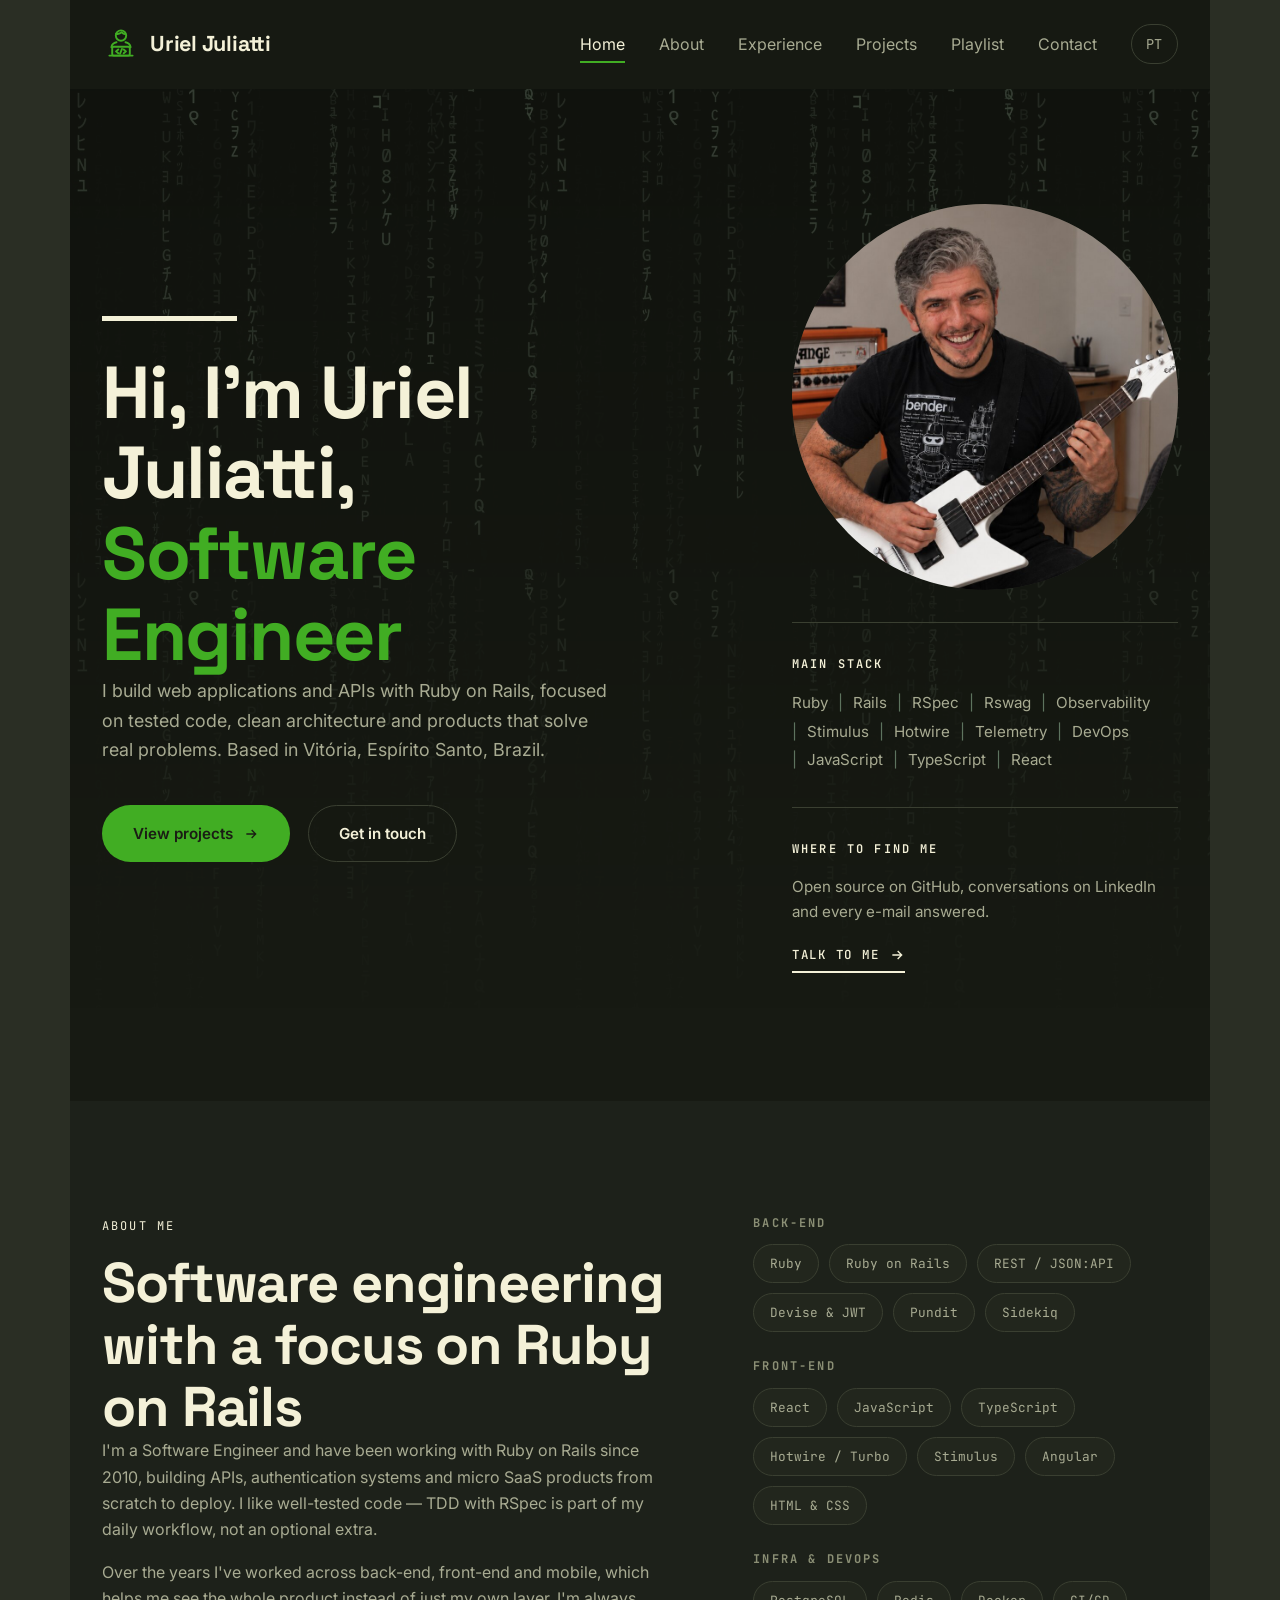
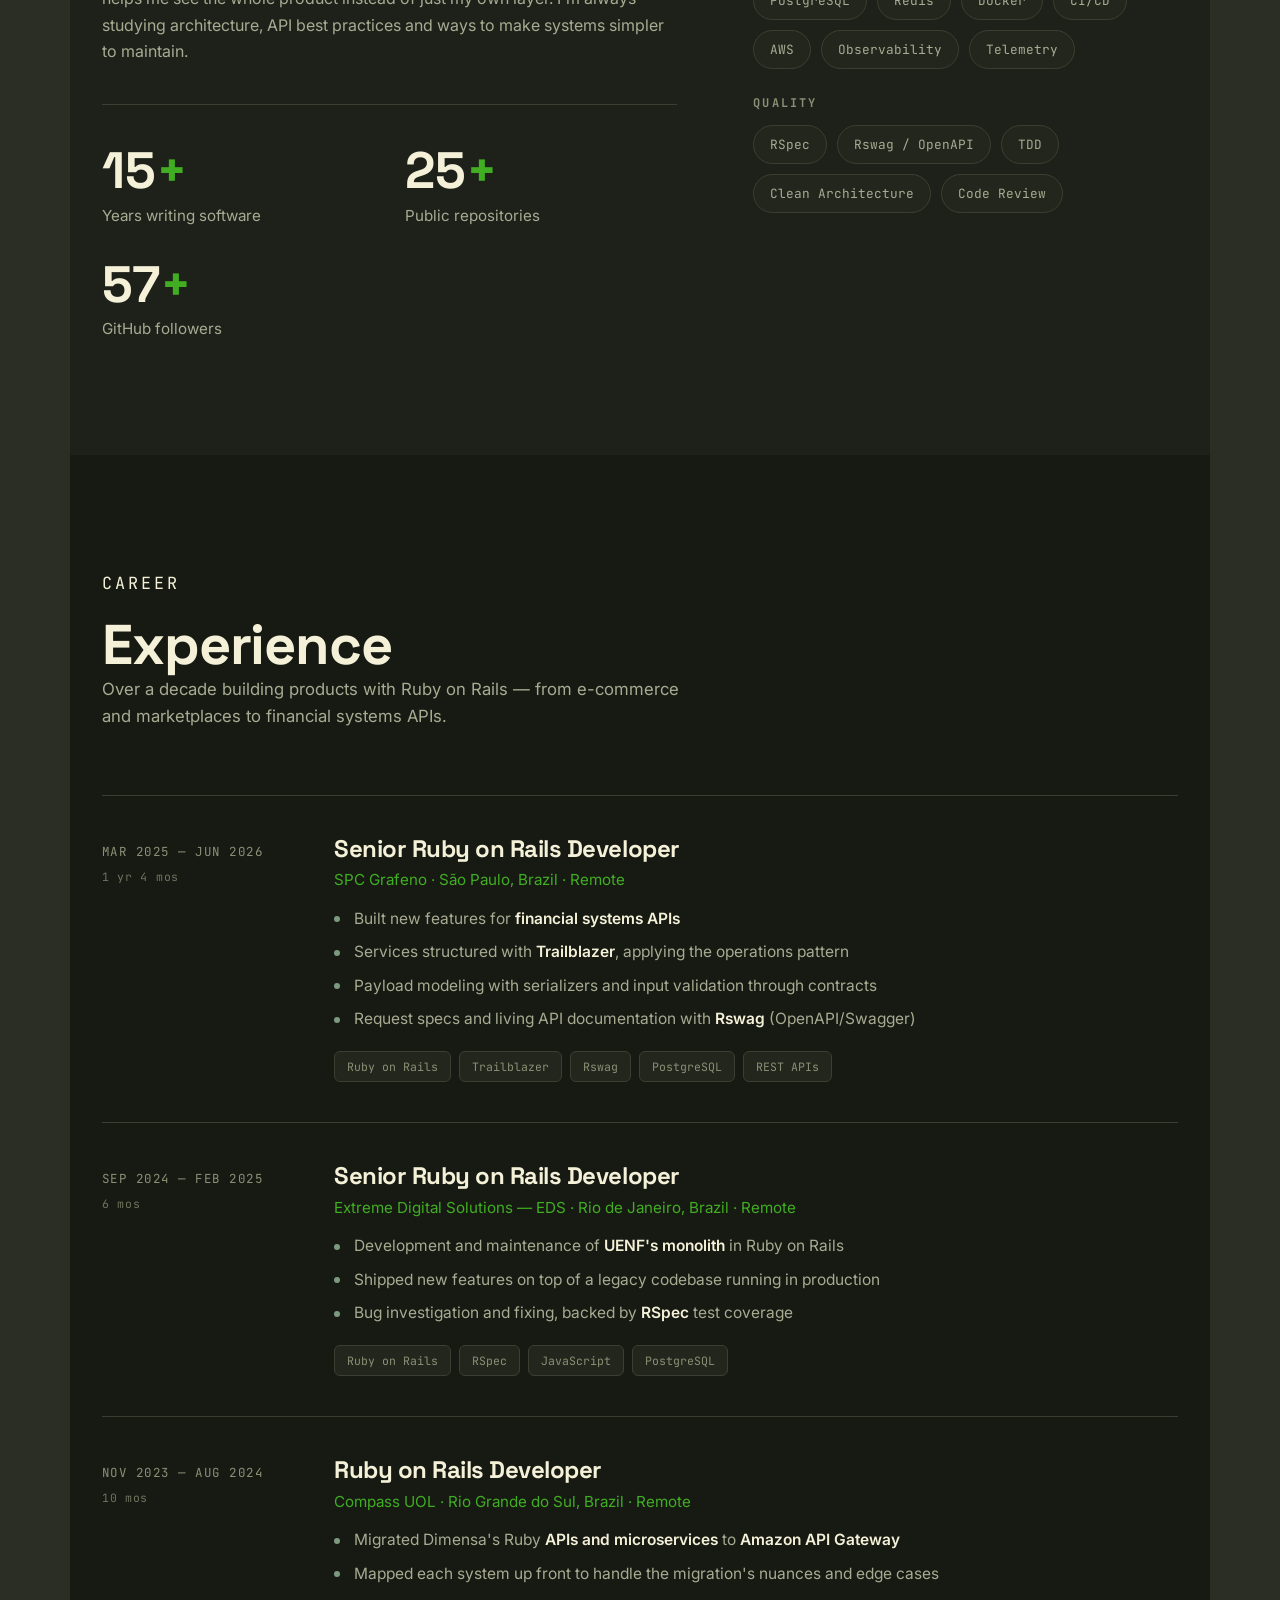
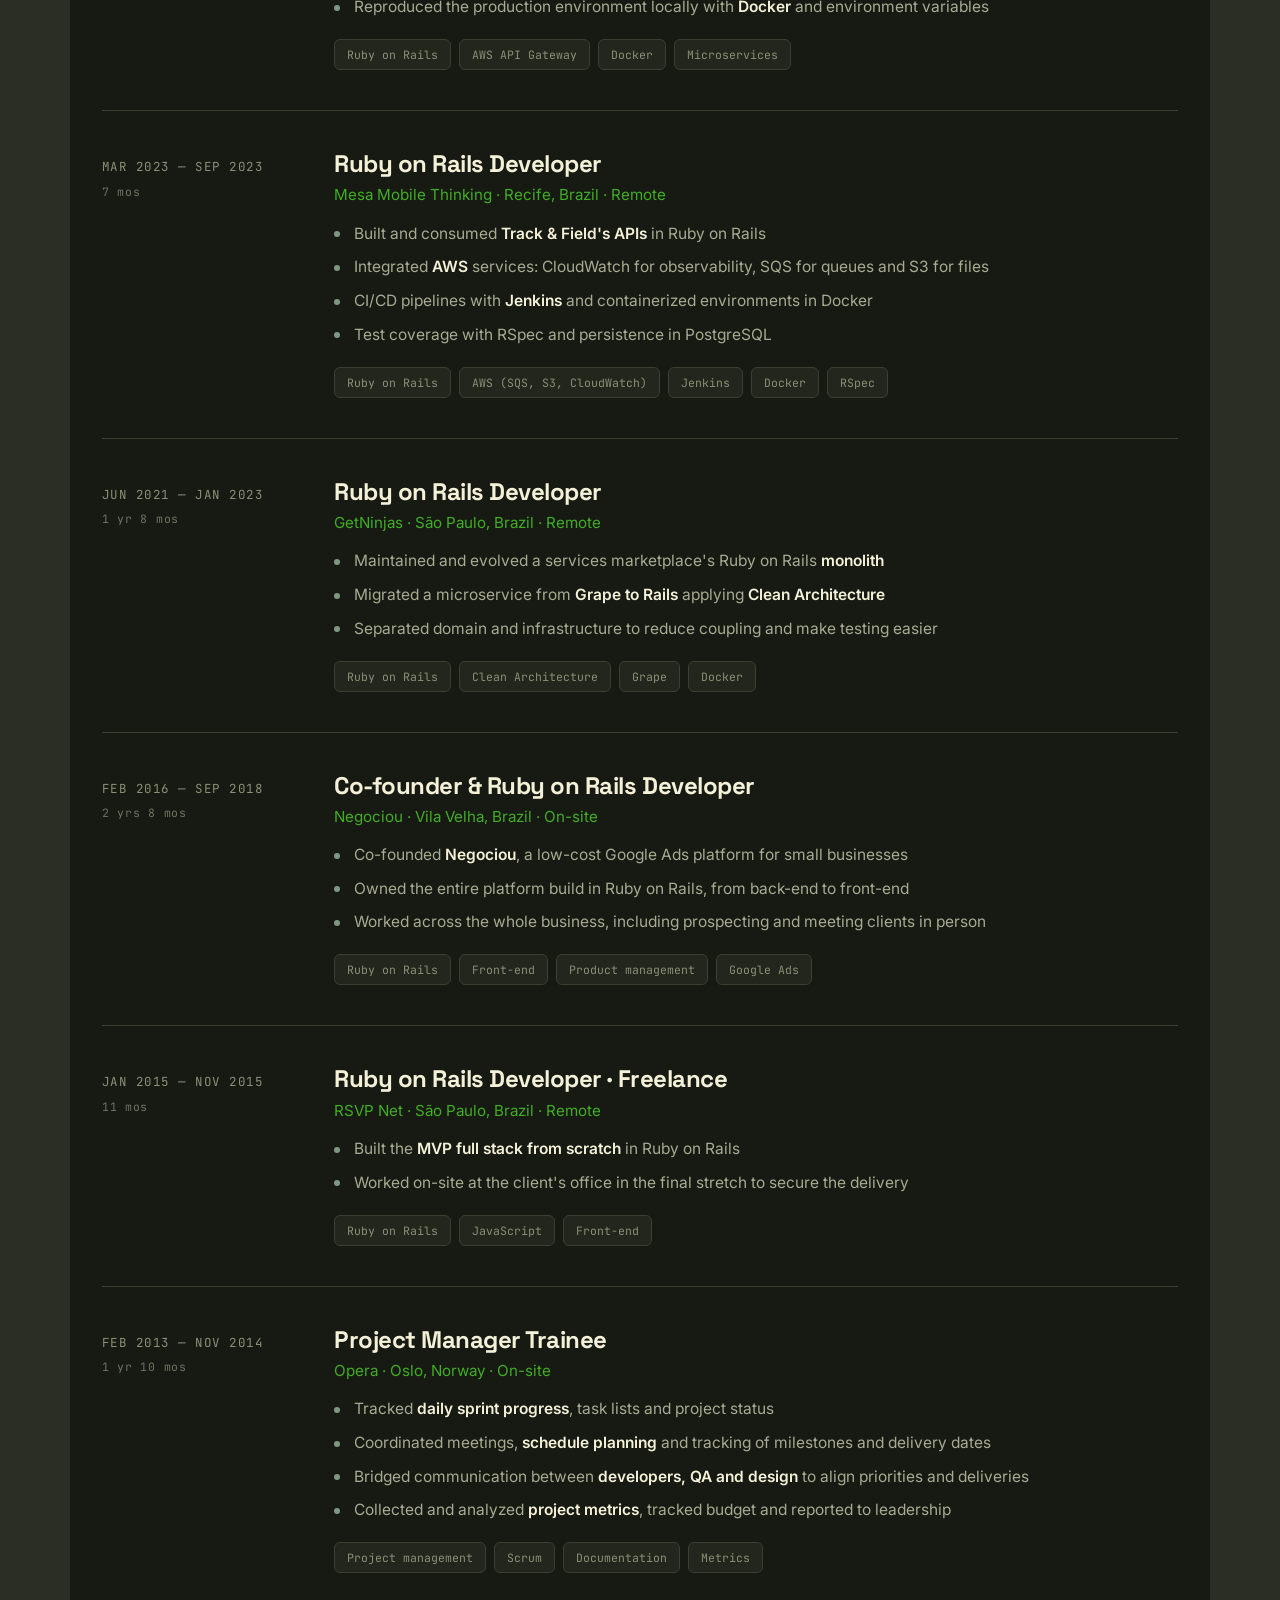
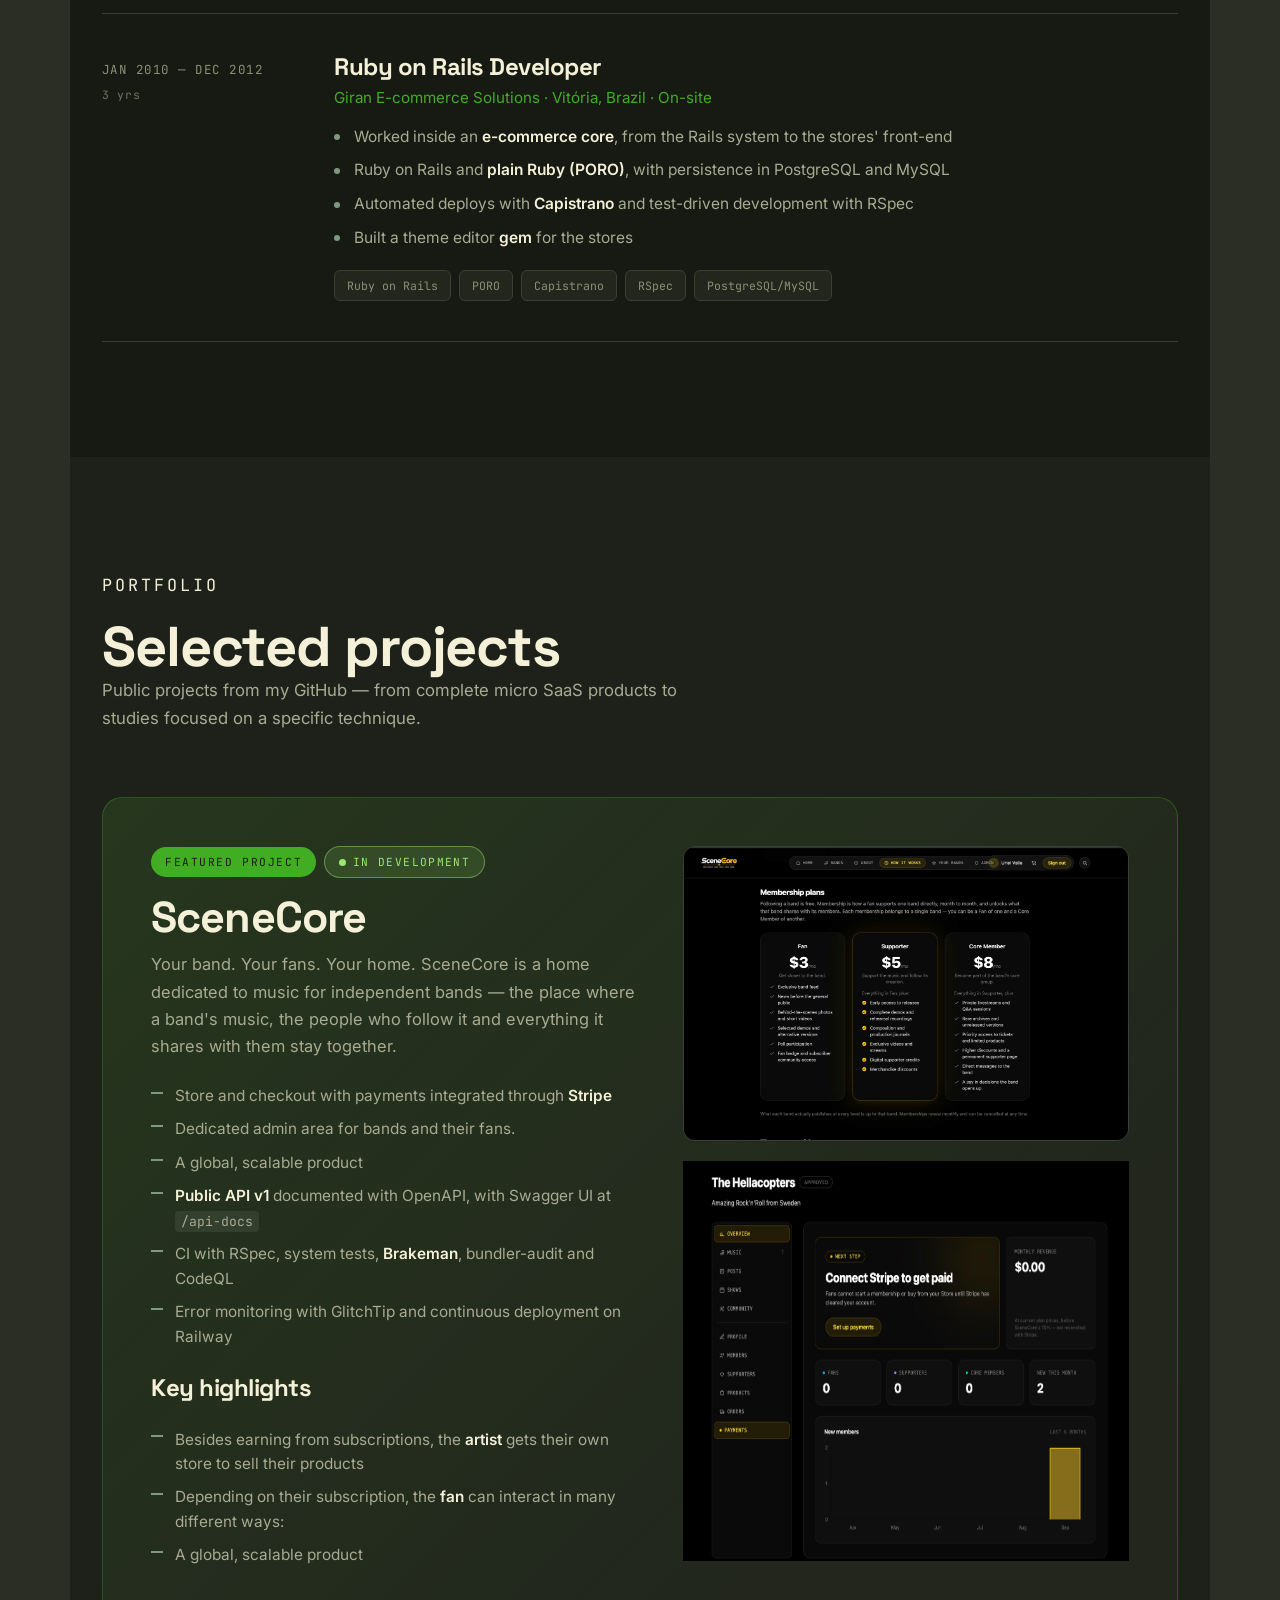
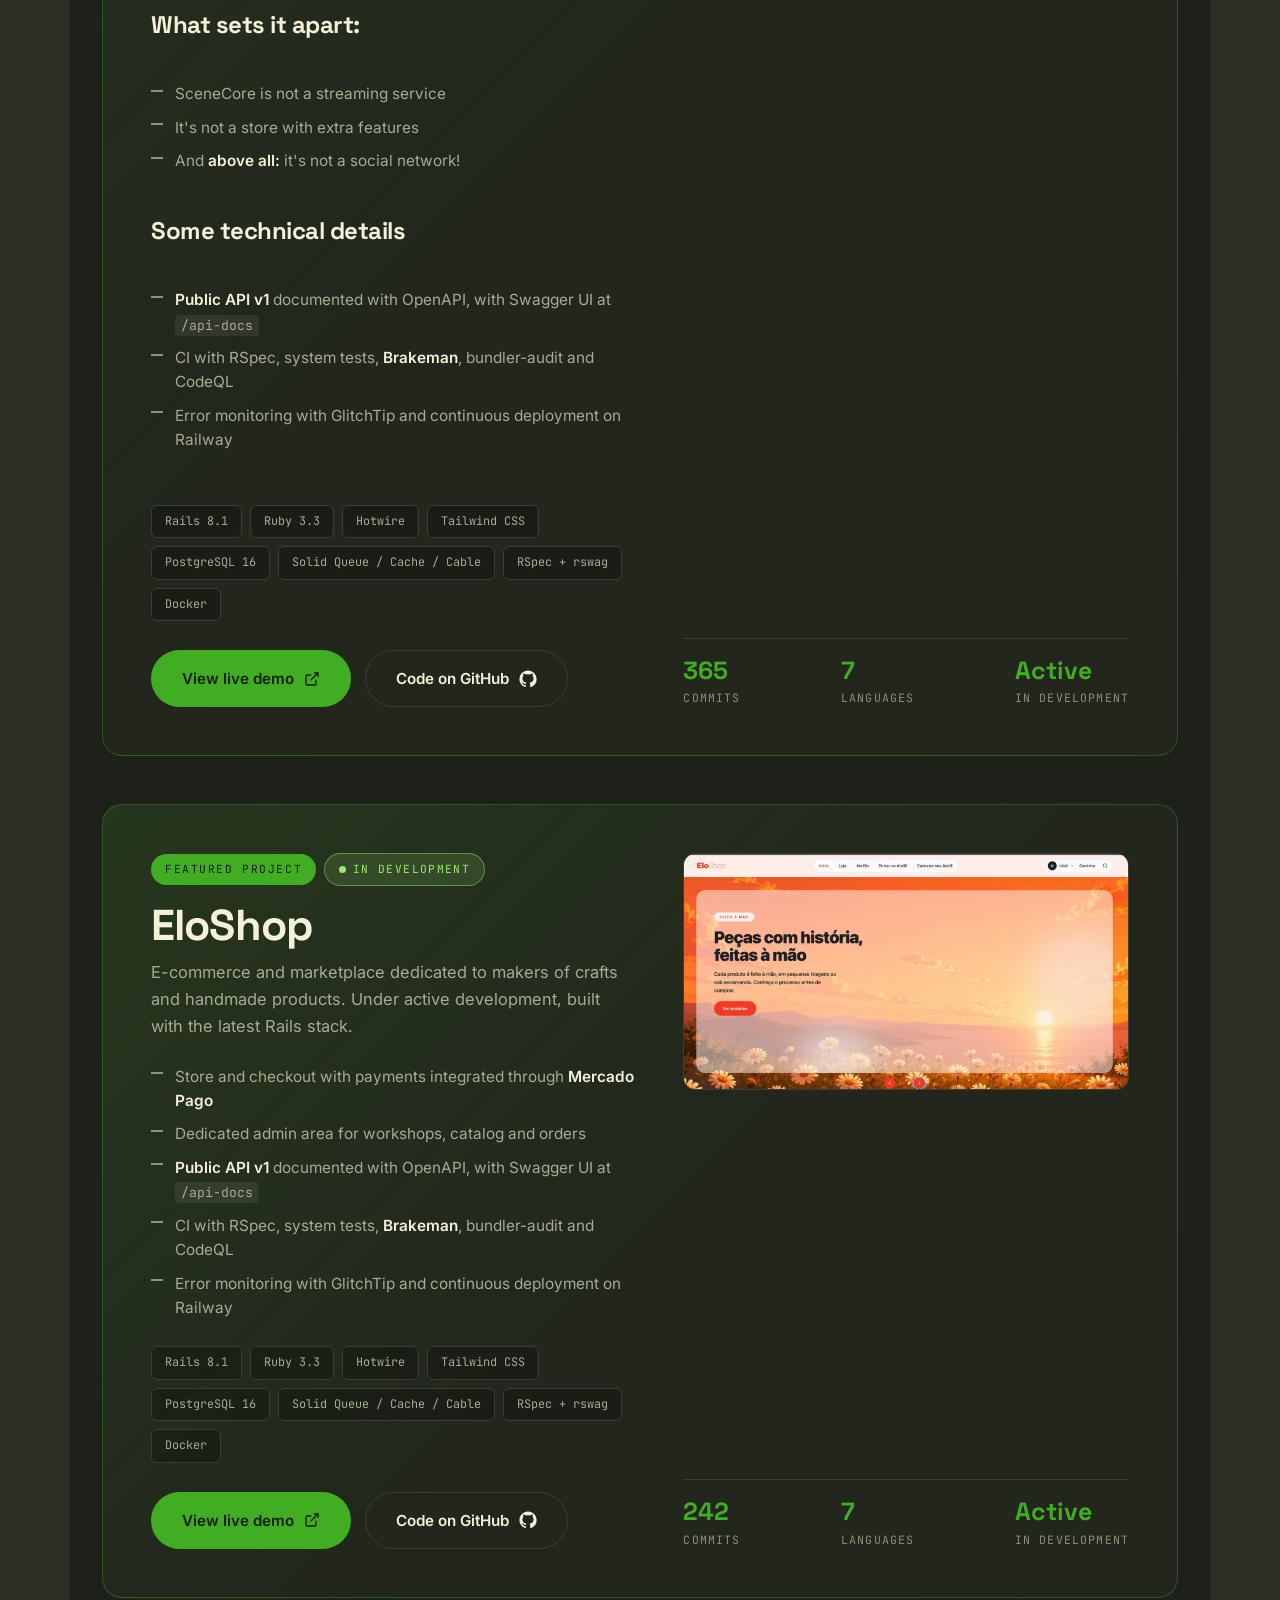
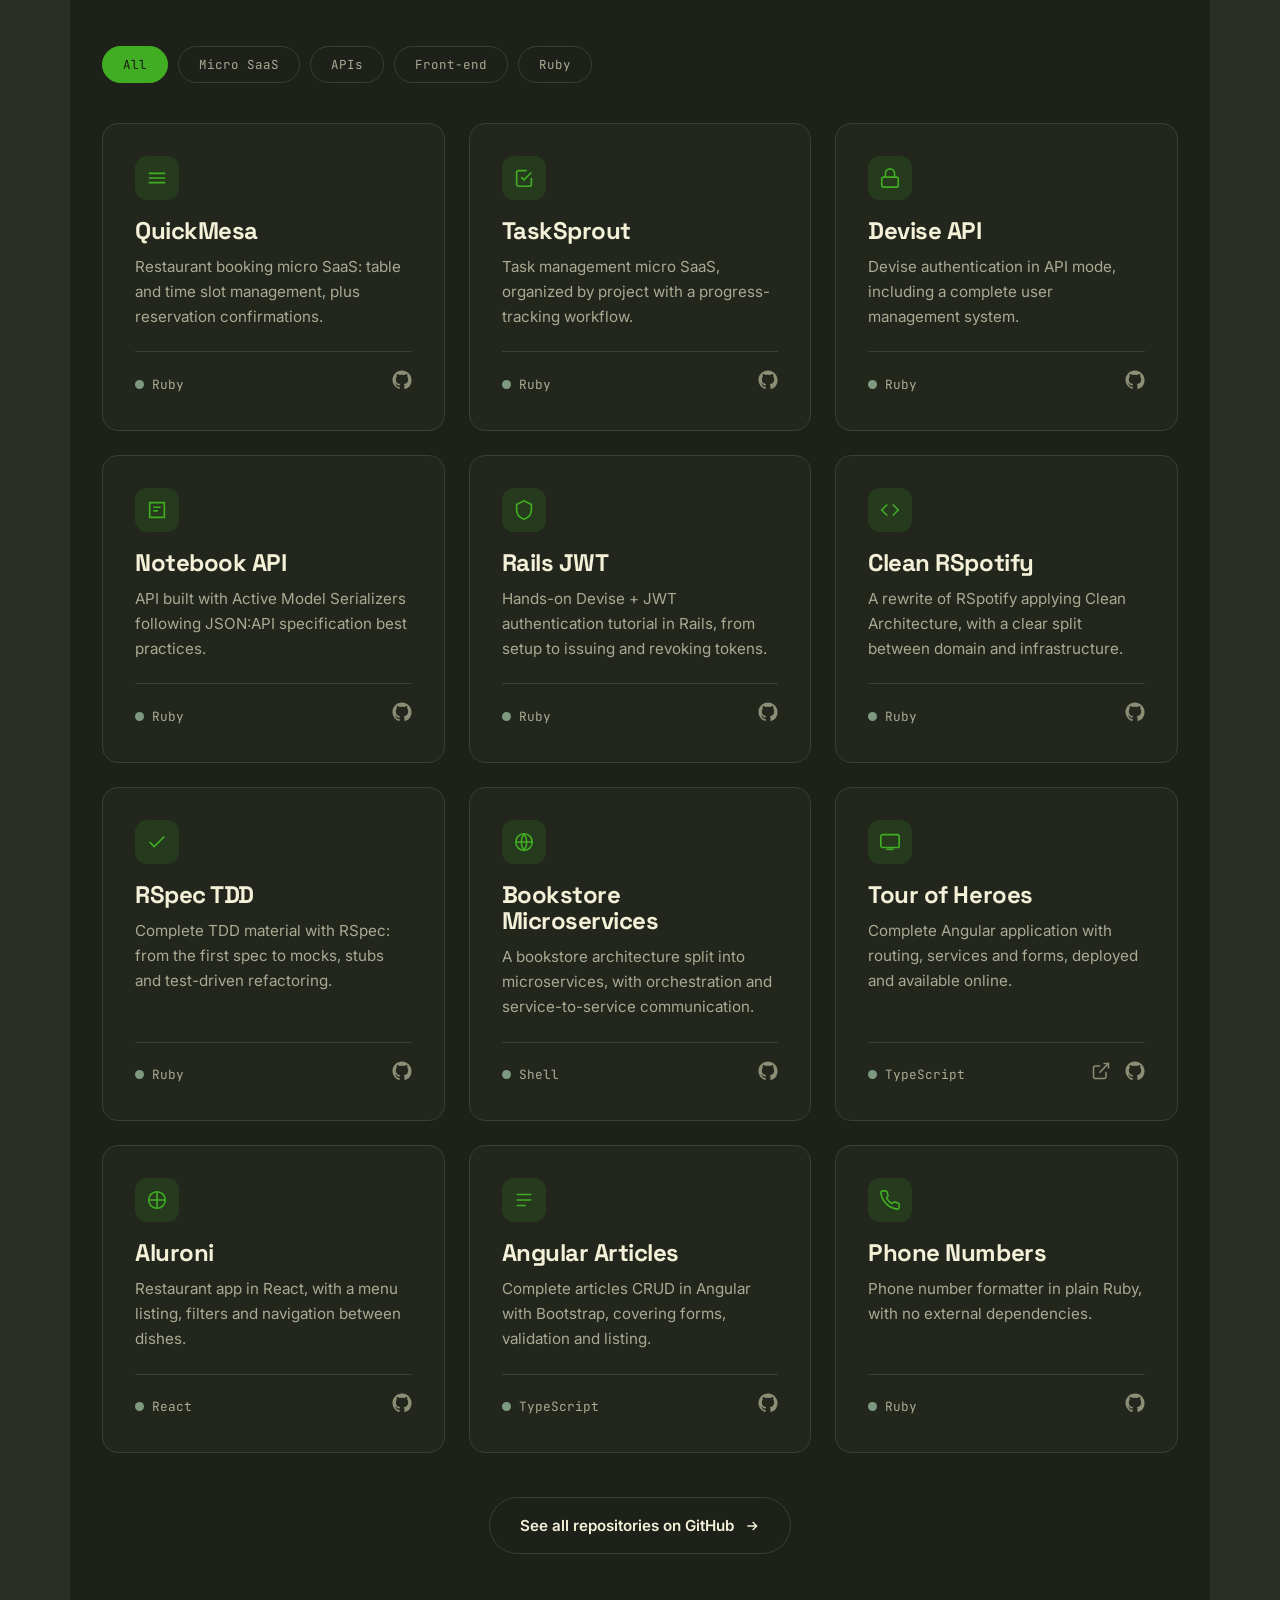
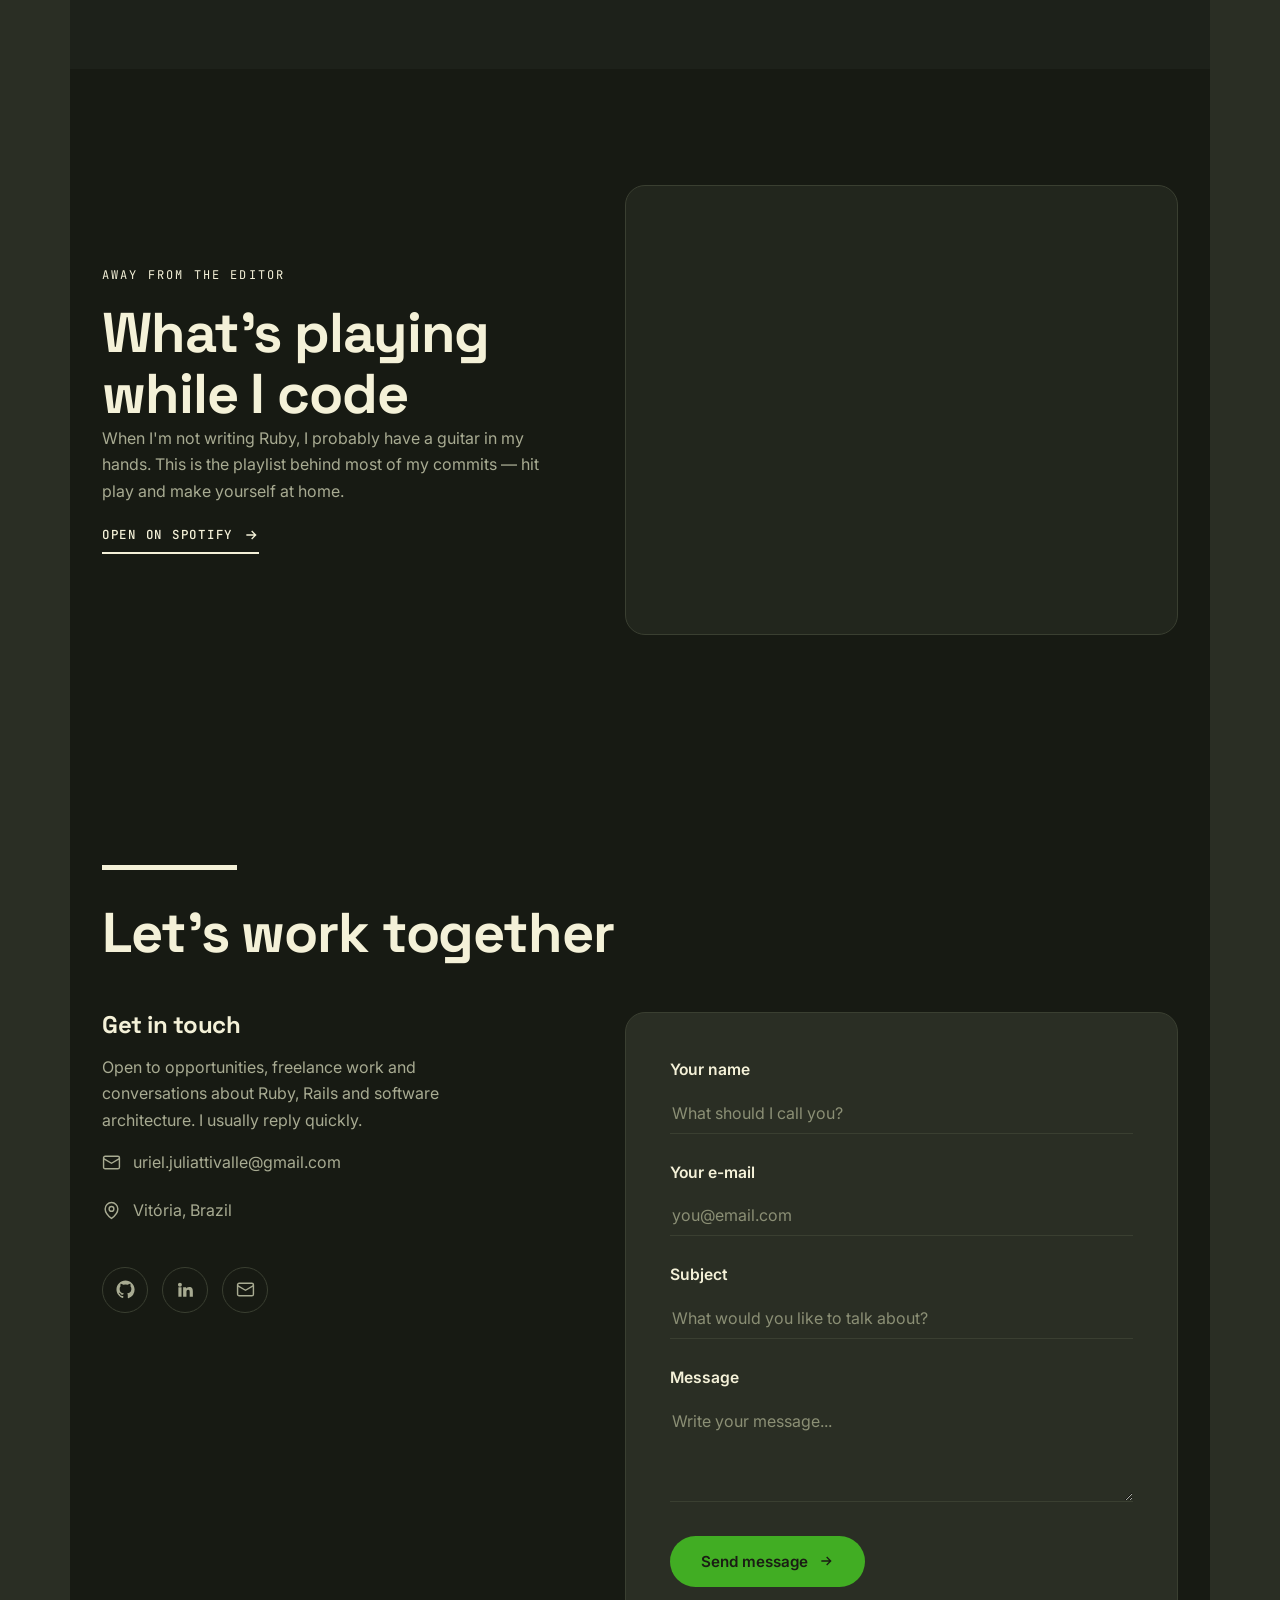
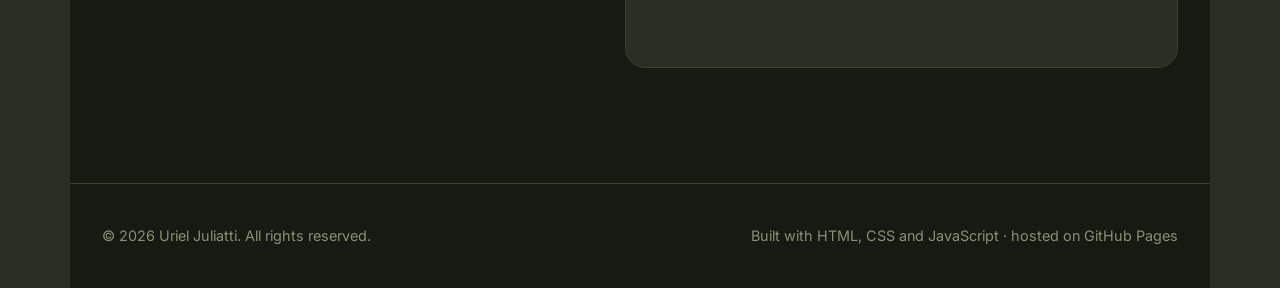
==== en/index.html @ 5b54e2c0 "Adiciona a versão em inglês do portfólio Cria en/index.html com a tradução completa, seletor de idio" ====
<!DOCTYPE html>
<html lang="en">
<head>
<meta charset="utf-8">
<meta name="viewport" content="width=device-width, initial-scale=1">
<title>Uriel Juliatti — Software Engineer</title>
<meta name="description" content="Uriel Juliatti — Software Engineer specializing in Ruby on Rails, APIs and web products. Portfolio, projects and contact.">
<meta name="author" content="Uriel Juliatti">
<link rel="canonical" href="https://urieljuliatti85.github.io/en/">
<link rel="alternate" hreflang="pt-BR" href="https://urieljuliatti85.github.io/">
<link rel="alternate" hreflang="en" href="https://urieljuliatti85.github.io/en/">
<link rel="alternate" hreflang="x-default" href="https://urieljuliatti85.github.io/">

<meta property="og:type" content="website">
<meta property="og:locale" content="en_US">
<meta property="og:title" content="Uriel Juliatti — Software Engineer">
<meta property="og:description" content="Software Engineer specializing in Ruby on Rails, APIs and web products.">
<meta property="og:image" content="https://urieljuliatti85.github.io/assets/img/avatar.jpg">
<meta name="twitter:card" content="summary_large_image">
<meta name="theme-color" content="#171a13">

<link rel="icon" href="data:image/svg+xml,<svg xmlns='http://www.w3.org/2000/svg' viewBox='0 0 100 100'><text y='.9em' font-size='90'>&#128187;</text></svg>">

<link rel="preconnect" href="https://fonts.googleapis.com">
<link rel="preconnect" href="https://fonts.gstatic.com" crossorigin>
<link href="https://fonts.googleapis.com/css2?family=Space+Grotesk:wght@500;700&family=Inter:wght@400;500;600&family=JetBrains+Mono:wght@400;500&display=swap" rel="stylesheet">
<link rel="stylesheet" href="../assets/css/style.css">
</head>
<body>

<div class="shell">

  <header class="site-header" id="header">
    <div class="wrap site-header__inner">
      <a class="brand" href="#top">
        <span class="brand__mark" aria-hidden="true">
          <svg viewBox="0 0 44 40" fill="none" stroke="currentColor" stroke-width="2.4"
               stroke-linecap="round" stroke-linejoin="round">
            <!-- head -->
            <circle cx="22" cy="9.5" r="6.5"/>
            <path d="M15.8 7.2c2.2.5 5.4-.2 7-2 1.1 1.5 2.3 2.2 3.5 2.2"/>
            <!-- shoulders -->
            <path d="M10 24c.6-3.4 3-5.6 6.4-6.2M34 24c-.6-3.4-3-5.6-6.4-6.2"/>
            <!-- laptop -->
            <rect x="11" y="23.5" width="22" height="11" rx="1.8"/>
            <path d="M7.5 34.5h29"/>
            <!-- code on screen -->
            <path d="M18.6 26.8l-2.8 2.4 2.8 2.4"/>
            <path d="M25.4 26.8l2.8 2.4-2.8 2.4"/>
            <path d="M23.2 26.2l-2.4 6"/>
          </svg>
        </span>
        Uriel Juliatti
      </a>

      <nav class="nav" id="nav">
        <a href="#top">Home</a>
        <a href="#about">About</a>
        <a href="#experience">Experience</a>
        <a href="#projects-section">Projects</a>
        <a href="#playlist">Playlist</a>
        <a href="#contact">Contact</a>
        <a class="nav__lang" href="../index.html" hreflang="pt-BR" lang="pt-BR" aria-label="Ler em português">PT</a>
      </nav>

      <button class="nav-toggle" id="navToggle" aria-label="Open menu" aria-expanded="false" aria-controls="nav">
        <span></span><span></span><span></span>
      </button>
    </div>
  </header>

  <!-- ============================== HERO ============================== -->
  <main id="top">
    <section class="hero">
      <div class="wrap hero__grid">
        <div>
          <hr class="rule">
          <h1>Hi, I'm Uriel Juliatti,<br><span class="accent">Software Engineer</span></h1>
          <p class="hero__lead">
            I build web applications and APIs with Ruby on Rails, focused on tested
            code, clean architecture and products that solve real problems.
            Based in Vitória, Espírito Santo, Brazil.
          </p>
          <div class="hero__actions">
            <a class="btn btn--primary" href="#projects-section">
              View projects
              <svg width="16" height="16" viewBox="0 0 24 24" fill="none" stroke="currentColor" stroke-width="2" aria-hidden="true"><path d="M5 12h14M13 6l6 6-6 6"/></svg>
            </a>
            <a class="btn btn--ghost" href="#contact">Get in touch</a>
          </div>
        </div>

        <aside class="hero__aside">
          <div class="avatar">
            <img src="../assets/img/avatar.jpg"
                 alt="Uriel Juliatti smiling while playing guitar" width="900" height="900">
          </div>
          <div>
            <p class="aside-label">Main stack</p>
            <ul class="stack-list">
              <li>Ruby</li>
              <li>Rails</li>
              <li>RSpec</li>
              <li>Rswag</li>
              <li>Observability</li>
              <li>Stimulus</li>
              <li>Hotwire</li>
              <li>Telemetry</li>
              <li>DevOps</li>
              <li>JavaScript</li>
              <li>TypeScript</li>
              <li>React</li>
            </ul>
          </div>
          <div>
            <p class="aside-label">Where to find me</p>
            <p>Open source on GitHub, conversations on LinkedIn and every e-mail answered.</p>
            <a class="link-arrow" href="#contact">
              Talk to me
              <svg width="16" height="16" viewBox="0 0 24 24" fill="none" stroke="currentColor" stroke-width="2" aria-hidden="true"><path d="M5 12h14M13 6l6 6-6 6"/></svg>
            </a>
          </div>
        </aside>
      </div>
    </section>

    <!-- ============================= ABOUT ============================ -->
    <section class="section section--alt" id="about">
      <div class="wrap">
        <div class="about__grid">
          <div class="reveal">
            <p class="eyebrow">About me</p>
            <h2>Software engineering with a focus on Ruby on Rails</h2>
            <p>
              I'm a Software Engineer and have been working with Ruby on Rails since
              2010, building APIs, authentication systems and micro SaaS products from
              scratch to deploy. I like well-tested code — TDD with RSpec is part of my
              daily workflow, not an optional extra.
            </p>
            <p>
              Over the years I've worked across back-end, front-end and mobile, which
              helps me see the whole product instead of just my own layer. I'm always
              studying architecture, API best practices and ways to make systems
              simpler to maintain.
            </p>

            <div class="stats">
              <div class="stat">
                <div class="stat__value">15<span>+</span></div>
                <p class="stat__label">Years writing software</p>
              </div>
              <div class="stat">
                <div class="stat__value" id="statRepos">25<span>+</span></div>
                <p class="stat__label">Public repositories</p>
              </div>
              <div class="stat">
                <div class="stat__value" id="statFollowers">57<span>+</span></div>
                <p class="stat__label">GitHub followers</p>
              </div>
            </div>
          </div>

          <div class="skills reveal">
            <div class="skill-group">
              <h3>Back-end</h3>
              <div class="chips">
                <span class="chip">Ruby</span>
                <span class="chip">Ruby on Rails</span>
                <span class="chip">REST / JSON:API</span>
                <span class="chip">Devise &amp; JWT</span>
                <span class="chip">Pundit</span>
                <span class="chip">Sidekiq</span>
              </div>
            </div>
            <div class="skill-group">
              <h3>Front-end</h3>
              <div class="chips">
                <span class="chip">React</span>
                <span class="chip">JavaScript</span>
                <span class="chip">TypeScript</span>
                <span class="chip">Hotwire / Turbo</span>
                <span class="chip">Stimulus</span>
                <span class="chip">Angular</span>
                <span class="chip">HTML &amp; CSS</span>
              </div>
            </div>
            <div class="skill-group">
              <h3>Infra &amp; DevOps</h3>
              <div class="chips">
                <span class="chip">PostgreSQL</span>
                <span class="chip">Redis</span>
                <span class="chip">Docker</span>
                <span class="chip">CI/CD</span>
                <span class="chip">AWS</span>
                <span class="chip">Observability</span>
                <span class="chip">Telemetry</span>
              </div>
            </div>
            <div class="skill-group">
              <h3>Quality</h3>
              <div class="chips">
                <span class="chip">RSpec</span>
                <span class="chip">Rswag / OpenAPI</span>
                <span class="chip">TDD</span>
                <span class="chip">Clean Architecture</span>
                <span class="chip">Code Review</span>
              </div>
            </div>
          </div>
        </div>
      </div>
    </section>

    <!-- =========================== EXPERIENCE ========================= -->
    <section class="section" id="experience">
      <div class="wrap">
        <div class="section__head reveal">
          <p class="eyebrow">Career</p>
          <h2>Experience</h2>
          <p>Over a decade building products with Ruby on Rails — from e-commerce and marketplaces to financial systems APIs.</p>
        </div>

        <div class="timeline">
          <article class="timeline__item reveal">
            <div class="timeline__period">
              Mar 2025 — Jun 2026
              <span class="timeline__duration">1 yr 4 mos</span>
            </div>
            <div>
              <h3 class="timeline__role">Senior Ruby on Rails Developer</h3>
              <span class="timeline__org">SPC Grafeno · São Paulo, Brazil · Remote</span>
              <ul class="timeline__points">
                <li>Built new features for <strong>financial systems APIs</strong></li>
                <li>Services structured with <strong>Trailblazer</strong>, applying the operations pattern</li>
                <li>Payload modeling with serializers and input validation through contracts</li>
                <li>Request specs and living API documentation with <strong>Rswag</strong> (OpenAPI/Swagger)</li>
              </ul>
              <div class="timeline__stack">
                <span class="tag">Ruby on Rails</span>
                <span class="tag">Trailblazer</span>
                <span class="tag">Rswag</span>
                <span class="tag">PostgreSQL</span>
                <span class="tag">REST APIs</span>
              </div>
            </div>
          </article>

          <article class="timeline__item reveal">
            <div class="timeline__period">
              Sep 2024 — Feb 2025
              <span class="timeline__duration">6 mos</span>
            </div>
            <div>
              <h3 class="timeline__role">Senior Ruby on Rails Developer</h3>
              <span class="timeline__org">Extreme Digital Solutions — EDS · Rio de Janeiro, Brazil · Remote</span>
              <ul class="timeline__points">
                <li>Development and maintenance of <strong>UENF's monolith</strong> in Ruby on Rails</li>
                <li>Shipped new features on top of a legacy codebase running in production</li>
                <li>Bug investigation and fixing, backed by <strong>RSpec</strong> test coverage</li>
              </ul>
              <div class="timeline__stack">
                <span class="tag">Ruby on Rails</span>
                <span class="tag">RSpec</span>
                <span class="tag">JavaScript</span>
                <span class="tag">PostgreSQL</span>
              </div>
            </div>
          </article>

          <article class="timeline__item reveal">
            <div class="timeline__period">
              Nov 2023 — Aug 2024
              <span class="timeline__duration">10 mos</span>
            </div>
            <div>
              <h3 class="timeline__role">Ruby on Rails Developer</h3>
              <span class="timeline__org">Compass UOL · Rio Grande do Sul, Brazil · Remote</span>
              <ul class="timeline__points">
                <li>Migrated Dimensa's Ruby <strong>APIs and microservices</strong> to <strong>Amazon API Gateway</strong></li>
                <li>Mapped each system up front to handle the migration's nuances and edge cases</li>
                <li>Reproduced the production environment locally with <strong>Docker</strong> and environment variables</li>
              </ul>
              <div class="timeline__stack">
                <span class="tag">Ruby on Rails</span>
                <span class="tag">AWS API Gateway</span>
                <span class="tag">Docker</span>
                <span class="tag">Microservices</span>
              </div>
            </div>
          </article>

          <article class="timeline__item reveal">
            <div class="timeline__period">
              Mar 2023 — Sep 2023
              <span class="timeline__duration">7 mos</span>
            </div>
            <div>
              <h3 class="timeline__role">Ruby on Rails Developer</h3>
              <span class="timeline__org">Mesa Mobile Thinking · Recife, Brazil · Remote</span>
              <ul class="timeline__points">
                <li>Built and consumed <strong>Track &amp; Field's APIs</strong> in Ruby on Rails</li>
                <li>Integrated <strong>AWS</strong> services: CloudWatch for observability, SQS for queues and S3 for files</li>
                <li>CI/CD pipelines with <strong>Jenkins</strong> and containerized environments in Docker</li>
                <li>Test coverage with RSpec and persistence in PostgreSQL</li>
              </ul>
              <div class="timeline__stack">
                <span class="tag">Ruby on Rails</span>
                <span class="tag">AWS (SQS, S3, CloudWatch)</span>
                <span class="tag">Jenkins</span>
                <span class="tag">Docker</span>
                <span class="tag">RSpec</span>
              </div>
            </div>
          </article>

          <article class="timeline__item reveal">
            <div class="timeline__period">
              Jun 2021 — Jan 2023
              <span class="timeline__duration">1 yr 8 mos</span>
            </div>
            <div>
              <h3 class="timeline__role">Ruby on Rails Developer</h3>
              <span class="timeline__org">GetNinjas · São Paulo, Brazil · Remote</span>
              <ul class="timeline__points">
                <li>Maintained and evolved a services marketplace's Ruby on Rails <strong>monolith</strong></li>
                <li>Migrated a microservice from <strong>Grape to Rails</strong> applying <strong>Clean Architecture</strong></li>
                <li>Separated domain and infrastructure to reduce coupling and make testing easier</li>
              </ul>
              <div class="timeline__stack">
                <span class="tag">Ruby on Rails</span>
                <span class="tag">Clean Architecture</span>
                <span class="tag">Grape</span>
                <span class="tag">Docker</span>
              </div>
            </div>
          </article>

          <article class="timeline__item reveal">
            <div class="timeline__period">
              Feb 2016 — Sep 2018
              <span class="timeline__duration">2 yrs 8 mos</span>
            </div>
            <div>
              <h3 class="timeline__role">Co-founder &amp; Ruby on Rails Developer</h3>
              <span class="timeline__org">Negociou · Vila Velha, Brazil · On-site</span>
              <ul class="timeline__points">
                <li>Co-founded <strong>Negociou</strong>, a low-cost Google Ads platform for small businesses</li>
                <li>Owned the entire platform build in Ruby on Rails, from back-end to front-end</li>
                <li>Worked across the whole business, including prospecting and meeting clients in person</li>
              </ul>
              <div class="timeline__stack">
                <span class="tag">Ruby on Rails</span>
                <span class="tag">Front-end</span>
                <span class="tag">Product management</span>
                <span class="tag">Google Ads</span>
              </div>
            </div>
          </article>

          <article class="timeline__item reveal">
            <div class="timeline__period">
              Jan 2015 — Nov 2015
              <span class="timeline__duration">11 mos</span>
            </div>
            <div>
              <h3 class="timeline__role">Ruby on Rails Developer · Freelance</h3>
              <span class="timeline__org">RSVP Net · São Paulo, Brazil · Remote</span>
              <ul class="timeline__points">
                <li>Built the <strong>MVP full stack from scratch</strong> in Ruby on Rails</li>
                <li>Worked on-site at the client's office in the final stretch to secure the delivery</li>
              </ul>
              <div class="timeline__stack">
                <span class="tag">Ruby on Rails</span>
                <span class="tag">JavaScript</span>
                <span class="tag">Front-end</span>
              </div>
            </div>
          </article>

          <article class="timeline__item reveal">
            <div class="timeline__period">
              Feb 2013 — Nov 2014
              <span class="timeline__duration">1 yr 10 mos</span>
            </div>
            <div>
              <h3 class="timeline__role">Project Manager Trainee</h3>
              <span class="timeline__org">Opera · Oslo, Norway · On-site</span>
              <ul class="timeline__points">
                <li>Tracked <strong>daily sprint progress</strong>, task lists and project status</li>
                <li>Coordinated meetings, <strong>schedule planning</strong> and tracking of milestones and delivery dates</li>
                <li>Bridged communication between <strong>developers, QA and design</strong> to align priorities and deliveries</li>
                <li>Collected and analyzed <strong>project metrics</strong>, tracked budget and reported to leadership</li>
              </ul>
              <div class="timeline__stack">
                <span class="tag">Project management</span>
                <span class="tag">Scrum</span>
                <span class="tag">Documentation</span>
                <span class="tag">Metrics</span>
              </div>
            </div>
          </article>

          <article class="timeline__item reveal">
            <div class="timeline__period">
              Jan 2010 — Dec 2012
              <span class="timeline__duration">3 yrs</span>
            </div>
            <div>
              <h3 class="timeline__role">Ruby on Rails Developer</h3>
              <span class="timeline__org">Giran E-commerce Solutions · Vitória, Brazil · On-site</span>
              <ul class="timeline__points">
                <li>Worked inside an <strong>e-commerce core</strong>, from the Rails system to the stores' front-end</li>
                <li>Ruby on Rails and <strong>plain Ruby (PORO)</strong>, with persistence in PostgreSQL and MySQL</li>
                <li>Automated deploys with <strong>Capistrano</strong> and test-driven development with RSpec</li>
                <li>Built a theme editor <strong>gem</strong> for the stores</li>
              </ul>
              <div class="timeline__stack">
                <span class="tag">Ruby on Rails</span>
                <span class="tag">PORO</span>
                <span class="tag">Capistrano</span>
                <span class="tag">RSpec</span>
                <span class="tag">PostgreSQL/MySQL</span>
              </div>
            </div>
          </article>
        </div>
      </div>
    </section>

    <!-- ============================ PROJECTS ========================== -->
    <section class="section section--alt" id="projects-section">
      <div class="wrap">
        <div class="section__head reveal">
          <p class="eyebrow">Portfolio</p>
          <h2>Selected projects</h2>
          <p>Public projects from my GitHub — from complete micro SaaS products to studies focused on a specific technique.</p>
        </div>

        <article class="featured reveal">
          <div class="featured__body">
            <div class="featured__badges">
              <span class="featured__badge">Featured project</span>
              <span class="featured__status">In development</span>
            </div>
            <h3 class="featured__title">SceneCore</h3>
            <p class="featured__lead">
             Your band. Your fans. Your home.
              SceneCore is a home dedicated to music for independent bands — the place where a band's music, the people who follow it and everything it shares with them stay together.

            </p>

            <ul class="featured__points">
              <li>Store and checkout with payments integrated through <strong>Stripe</strong></li>
              <li>Dedicated admin area for bands and their fans.</li>
              <li>A global, scalable product</li>
              <li><strong>Public API v1</strong> documented with OpenAPI, with Swagger UI at <code>/api-docs</code></li>
              <li>CI with RSpec, system tests, <strong>Brakeman</strong>, bundler-audit and CodeQL</li>
              <li>Error monitoring with GlitchTip and continuous deployment on Railway</li>
            </ul>
            <h3> Key highlights</h3> <br />
             <ul class="featured__points">
              <li>Besides earning from subscriptions, the <strong>artist</strong> gets their own store to sell their products</li>
              <li>Depending on their subscription, the <strong>fan</strong> can interact in many different ways:</li>
              <li>A global, scalable product</li>
              
              <br />
              <h3>What sets it apart:</h3> <br />
              <li>SceneCore is not a streaming service</li>
              <li>It's not a store with extra features</li>
              <li>And <strong>above all:</strong> it's not a social network!</li>

              <br />
              <h3>Some technical details</h3> <br />
              <li><strong>Public API v1</strong> documented with OpenAPI, with Swagger UI at <code>/api-docs</code></li>
              <li>CI with RSpec, system tests, <strong>Brakeman</strong>, bundler-audit and CodeQL</li>
              <li>Error monitoring with GlitchTip and continuous deployment on Railway</li>
            </ul>
             <br />
            


            <div class="featured__stack">
              <span class="tag">Rails 8.1</span>
              <span class="tag">Ruby 3.3</span>
              <span class="tag">Hotwire</span>
              <span class="tag">Tailwind CSS</span>
              <span class="tag">PostgreSQL 16</span>
              <span class="tag">Solid Queue / Cache / Cable</span>
              <span class="tag">RSpec + rswag</span>
              <span class="tag">Docker</span>
            </div>

            <div class="featured__actions">
              <a class="btn btn--primary" href="https://web-production-4c75.up.railway.app/how-it-works" target="_blank" rel="noopener">
                View live demo
                <svg width="16" height="16" viewBox="0 0 24 24" fill="none" stroke="currentColor" stroke-width="2" aria-hidden="true"><path d="M18 13v6a2 2 0 0 1-2 2H5a2 2 0 0 1-2-2V8a2 2 0 0 1 2-2h6"/><path d="M15 3h6v6M10 14L21 3"/></svg>
              </a>
              <a class="btn btn--ghost" href="https://github.com/urieljuliatti85/scenecore" target="_blank" rel="noopener">
                Code on GitHub
                <svg width="18" height="18" viewBox="0 0 24 24" fill="currentColor" aria-hidden="true"><path d="M12 .5C5.7.5.6 5.6.6 11.9c0 5 3.3 9.3 7.8 10.8.6.1.8-.2.8-.6v-2c-3.2.7-3.9-1.5-3.9-1.5-.5-1.3-1.3-1.7-1.3-1.7-1-.7.1-.7.1-.7 1.1.1 1.7 1.2 1.7 1.2 1 1.7 2.7 1.2 3.4.9.1-.7.4-1.2.7-1.5-2.6-.3-5.3-1.3-5.3-5.8 0-1.3.5-2.3 1.2-3.1-.1-.3-.5-1.5.1-3.1 0 0 1-.3 3.2 1.2a11 11 0 0 1 5.8 0c2.2-1.5 3.2-1.2 3.2-1.2.6 1.6.2 2.8.1 3.1.8.8 1.2 1.8 1.2 3.1 0 4.5-2.7 5.5-5.3 5.8.4.4.8 1.1.8 2.2v3.3c0 .4.2.7.8.6a11.4 11.4 0 0 0 7.8-10.8C23.4 5.6 18.3.5 12 .5z"/></svg>
              </a>
            </div>
          </div>

          <aside class="featured__side">
            <button class="featured__shot" type="button"
                    data-lightbox="../assets/img/scenecore.jpg"
                    aria-label="Enlarge the SceneCore home page image">
              <img src="../assets/img/scenecore.jpg"
                   alt="SceneCore home page, highlighting &quot;Plans for every way to get closer to the band&quot;"
                   width="1400" height="740" loading="lazy">
              <span class="featured__zoom" aria-hidden="true">
                <svg width="18" height="18" viewBox="0 0 24 24" fill="none" stroke="currentColor" stroke-width="2" stroke-linecap="round"><circle cx="11" cy="11" r="7"/><path d="M20 20l-3.5-3.5M11 8v6M8 11h6"/></svg>
              </span>
            </button>

              <img src="../assets/img/scenecore_2.jpg"
                   alt="SceneCore home page, highlighting &quot;Plans for every way to get closer to the band&quot;"
                   width="1400" height="400" loading="lazy">

            <div class="featured__meta">
              <div class="featured__stat">
                <span class="featured__stat-value">365</span>
                <span class="featured__stat-label">commits</span>
              </div>
              <div class="featured__stat">
                <span class="featured__stat-value">7</span>
                <span class="featured__stat-label">languages</span>
              </div>
              <div class="featured__stat">
                <span class="featured__stat-value">Active</span>
                <span class="featured__stat-label">in development</span>
              </div>
            </div>
          </aside>
        </article>
        <article class="featured reveal">
          <div class="featured__body">
            <div class="featured__badges">
              <span class="featured__badge">Featured project</span>
              <span class="featured__status">In development</span>
            </div>
            <h3 class="featured__title">EloShop</h3>
            <p class="featured__lead">
              E-commerce and marketplace dedicated to makers of crafts and
              handmade products. Under active development, built with the
              latest Rails stack.
            </p>

            <ul class="featured__points">
              <li>Store and checkout with payments integrated through <strong>Mercado Pago</strong></li>
              <li>Dedicated admin area for workshops, catalog and orders</li>
              <li><strong>Public API v1</strong> documented with OpenAPI, with Swagger UI at <code>/api-docs</code></li>
              <li>CI with RSpec, system tests, <strong>Brakeman</strong>, bundler-audit and CodeQL</li>
              <li>Error monitoring with GlitchTip and continuous deployment on Railway</li>
            </ul>

            <div class="featured__stack">
              <span class="tag">Rails 8.1</span>
              <span class="tag">Ruby 3.3</span>
              <span class="tag">Hotwire</span>
              <span class="tag">Tailwind CSS</span>
              <span class="tag">PostgreSQL 16</span>
              <span class="tag">Solid Queue / Cache / Cable</span>
              <span class="tag">RSpec + rswag</span>
              <span class="tag">Docker</span>
            </div>

            <div class="featured__actions">
              <a class="btn btn--primary" href="https://eloshop-web-production.up.railway.app/" target="_blank" rel="noopener">
                View live demo
                <svg width="16" height="16" viewBox="0 0 24 24" fill="none" stroke="currentColor" stroke-width="2" aria-hidden="true"><path d="M18 13v6a2 2 0 0 1-2 2H5a2 2 0 0 1-2-2V8a2 2 0 0 1 2-2h6"/><path d="M15 3h6v6M10 14L21 3"/></svg>
              </a>
              <a class="btn btn--ghost" href="https://github.com/urieljuliatti85/eloshop" target="_blank" rel="noopener">
                Code on GitHub
                <svg width="18" height="18" viewBox="0 0 24 24" fill="currentColor" aria-hidden="true"><path d="M12 .5C5.7.5.6 5.6.6 11.9c0 5 3.3 9.3 7.8 10.8.6.1.8-.2.8-.6v-2c-3.2.7-3.9-1.5-3.9-1.5-.5-1.3-1.3-1.7-1.3-1.7-1-.7.1-.7.1-.7 1.1.1 1.7 1.2 1.7 1.2 1 1.7 2.7 1.2 3.4.9.1-.7.4-1.2.7-1.5-2.6-.3-5.3-1.3-5.3-5.8 0-1.3.5-2.3 1.2-3.1-.1-.3-.5-1.5.1-3.1 0 0 1-.3 3.2 1.2a11 11 0 0 1 5.8 0c2.2-1.5 3.2-1.2 3.2-1.2.6 1.6.2 2.8.1 3.1.8.8 1.2 1.8 1.2 3.1 0 4.5-2.7 5.5-5.3 5.8.4.4.8 1.1.8 2.2v3.3c0 .4.2.7.8.6a11.4 11.4 0 0 0 7.8-10.8C23.4 5.6 18.3.5 12 .5z"/></svg>
              </a>
            </div>
          </div>

          <aside class="featured__side">
            <button class="featured__shot" type="button"
                    data-lightbox="../assets/img/eloshop.jpg"
                    aria-label="Enlarge the EloShop home page image">
              <img src="../assets/img/eloshop.jpg"
                   alt="EloShop home page, highlighting &quot;Handmade pieces with a story&quot;"
                   width="1400" height="740" loading="lazy">
              <span class="featured__zoom" aria-hidden="true">
                <svg width="18" height="18" viewBox="0 0 24 24" fill="none" stroke="currentColor" stroke-width="2" stroke-linecap="round"><circle cx="11" cy="11" r="7"/><path d="M20 20l-3.5-3.5M11 8v6M8 11h6"/></svg>
              </span>
            </button>

            <div class="featured__meta">
              <div class="featured__stat">
                <span class="featured__stat-value">242</span>
                <span class="featured__stat-label">commits</span>
              </div>
              <div class="featured__stat">
                <span class="featured__stat-value">7</span>
                <span class="featured__stat-label">languages</span>
              </div>
              <div class="featured__stat">
                <span class="featured__stat-value">Active</span>
                <span class="featured__stat-label">in development</span>
              </div>
            </div>
          </aside>
        </article>

        <div class="filters reveal" id="filters">
          <button class="filter is-active" data-filter="all">All</button>
          <button class="filter" data-filter="saas">Micro SaaS</button>
          <button class="filter" data-filter="api">APIs</button>
          <button class="filter" data-filter="front">Front-end</button>
          <button class="filter" data-filter="ruby">Ruby</button>
        </div>

        <div class="projects" id="projects">

          <article class="card reveal" data-tags="saas ruby">
            <div class="card__top">
              <div class="card__icon">
                <svg width="22" height="22" viewBox="0 0 24 24" fill="none" stroke="currentColor" stroke-width="1.8" aria-hidden="true"><path d="M3 7h18M3 12h18M3 17h18"/></svg>
              </div>
            </div>
            <h3>QuickMesa</h3>
            <p>Restaurant booking micro SaaS: table and time slot management, plus reservation confirmations.</p>
            <div class="card__foot">
              <span class="card__lang">Ruby</span>
              <span class="card__links">
                <a href="https://github.com/urieljuliatti/quickmesa" target="_blank" rel="noopener" aria-label="QuickMesa on GitHub">
                  <svg width="20" height="20" viewBox="0 0 24 24" fill="currentColor" aria-hidden="true"><path d="M12 .5C5.7.5.6 5.6.6 11.9c0 5 3.3 9.3 7.8 10.8.6.1.8-.2.8-.6v-2c-3.2.7-3.9-1.5-3.9-1.5-.5-1.3-1.3-1.7-1.3-1.7-1-.7.1-.7.1-.7 1.1.1 1.7 1.2 1.7 1.2 1 1.7 2.7 1.2 3.4.9.1-.7.4-1.2.7-1.5-2.6-.3-5.3-1.3-5.3-5.8 0-1.3.5-2.3 1.2-3.1-.1-.3-.5-1.5.1-3.1 0 0 1-.3 3.2 1.2a11 11 0 0 1 5.8 0c2.2-1.5 3.2-1.2 3.2-1.2.6 1.6.2 2.8.1 3.1.8.8 1.2 1.8 1.2 3.1 0 4.5-2.7 5.5-5.3 5.8.4.4.8 1.1.8 2.2v3.3c0 .4.2.7.8.6a11.4 11.4 0 0 0 7.8-10.8C23.4 5.6 18.3.5 12 .5z"/></svg>
                </a>
              </span>
            </div>
          </article>

          <article class="card reveal" data-tags="saas ruby">
            <div class="card__top">
              <div class="card__icon">
                <svg width="22" height="22" viewBox="0 0 24 24" fill="none" stroke="currentColor" stroke-width="1.8" aria-hidden="true"><path d="M9 11l3 3 8-8"/><path d="M20 12v7a2 2 0 0 1-2 2H6a2 2 0 0 1-2-2V6a2 2 0 0 1 2-2h9"/></svg>
              </div>
            </div>
            <h3>TaskSprout</h3>
            <p>Task management micro SaaS, organized by project with a progress-tracking workflow.</p>
            <div class="card__foot">
              <span class="card__lang">Ruby</span>
              <span class="card__links">
                <a href="https://github.com/urieljuliatti/tasksprout" target="_blank" rel="noopener" aria-label="TaskSprout on GitHub">
                  <svg width="20" height="20" viewBox="0 0 24 24" fill="currentColor" aria-hidden="true"><path d="M12 .5C5.7.5.6 5.6.6 11.9c0 5 3.3 9.3 7.8 10.8.6.1.8-.2.8-.6v-2c-3.2.7-3.9-1.5-3.9-1.5-.5-1.3-1.3-1.7-1.3-1.7-1-.7.1-.7.1-.7 1.1.1 1.7 1.2 1.7 1.2 1 1.7 2.7 1.2 3.4.9.1-.7.4-1.2.7-1.5-2.6-.3-5.3-1.3-5.3-5.8 0-1.3.5-2.3 1.2-3.1-.1-.3-.5-1.5.1-3.1 0 0 1-.3 3.2 1.2a11 11 0 0 1 5.8 0c2.2-1.5 3.2-1.2 3.2-1.2.6 1.6.2 2.8.1 3.1.8.8 1.2 1.8 1.2 3.1 0 4.5-2.7 5.5-5.3 5.8.4.4.8 1.1.8 2.2v3.3c0 .4.2.7.8.6a11.4 11.4 0 0 0 7.8-10.8C23.4 5.6 18.3.5 12 .5z"/></svg>
                </a>
              </span>
            </div>
          </article>

          <article class="card reveal" data-tags="api ruby">
            <div class="card__top">
              <div class="card__icon">
                <svg width="22" height="22" viewBox="0 0 24 24" fill="none" stroke="currentColor" stroke-width="1.8" aria-hidden="true"><rect x="3" y="11" width="18" height="11" rx="2"/><path d="M7 11V7a5 5 0 0 1 10 0v4"/></svg>
              </div>
            </div>
            <h3>Devise API</h3>
            <p>Devise authentication in API mode, including a complete user management system.</p>
            <div class="card__foot">
              <span class="card__lang">Ruby</span>
              <span class="card__links">
                <a href="https://github.com/urieljuliatti/devise_api" target="_blank" rel="noopener" aria-label="Devise API on GitHub">
                  <svg width="20" height="20" viewBox="0 0 24 24" fill="currentColor" aria-hidden="true"><path d="M12 .5C5.7.5.6 5.6.6 11.9c0 5 3.3 9.3 7.8 10.8.6.1.8-.2.8-.6v-2c-3.2.7-3.9-1.5-3.9-1.5-.5-1.3-1.3-1.7-1.3-1.7-1-.7.1-.7.1-.7 1.1.1 1.7 1.2 1.7 1.2 1 1.7 2.7 1.2 3.4.9.1-.7.4-1.2.7-1.5-2.6-.3-5.3-1.3-5.3-5.8 0-1.3.5-2.3 1.2-3.1-.1-.3-.5-1.5.1-3.1 0 0 1-.3 3.2 1.2a11 11 0 0 1 5.8 0c2.2-1.5 3.2-1.2 3.2-1.2.6 1.6.2 2.8.1 3.1.8.8 1.2 1.8 1.2 3.1 0 4.5-2.7 5.5-5.3 5.8.4.4.8 1.1.8 2.2v3.3c0 .4.2.7.8.6a11.4 11.4 0 0 0 7.8-10.8C23.4 5.6 18.3.5 12 .5z"/></svg>
                </a>
              </span>
            </div>
          </article>

          <article class="card reveal" data-tags="api ruby">
            <div class="card__top">
              <div class="card__icon">
                <svg width="22" height="22" viewBox="0 0 24 24" fill="none" stroke="currentColor" stroke-width="1.8" aria-hidden="true"><path d="M4 4h16v16H4z"/><path d="M8 9h8M8 13h5"/></svg>
              </div>
            </div>
            <h3>Notebook API</h3>
            <p>API built with Active Model Serializers following JSON:API specification best practices.</p>
            <div class="card__foot">
              <span class="card__lang">Ruby</span>
              <span class="card__links">
                <a href="https://github.com/urieljuliatti/notebook-api" target="_blank" rel="noopener" aria-label="Notebook API on GitHub">
                  <svg width="20" height="20" viewBox="0 0 24 24" fill="currentColor" aria-hidden="true"><path d="M12 .5C5.7.5.6 5.6.6 11.9c0 5 3.3 9.3 7.8 10.8.6.1.8-.2.8-.6v-2c-3.2.7-3.9-1.5-3.9-1.5-.5-1.3-1.3-1.7-1.3-1.7-1-.7.1-.7.1-.7 1.1.1 1.7 1.2 1.7 1.2 1 1.7 2.7 1.2 3.4.9.1-.7.4-1.2.7-1.5-2.6-.3-5.3-1.3-5.3-5.8 0-1.3.5-2.3 1.2-3.1-.1-.3-.5-1.5.1-3.1 0 0 1-.3 3.2 1.2a11 11 0 0 1 5.8 0c2.2-1.5 3.2-1.2 3.2-1.2.6 1.6.2 2.8.1 3.1.8.8 1.2 1.8 1.2 3.1 0 4.5-2.7 5.5-5.3 5.8.4.4.8 1.1.8 2.2v3.3c0 .4.2.7.8.6a11.4 11.4 0 0 0 7.8-10.8C23.4 5.6 18.3.5 12 .5z"/></svg>
                </a>
              </span>
            </div>
          </article>

          <article class="card reveal" data-tags="api ruby">
            <div class="card__top">
              <div class="card__icon">
                <svg width="22" height="22" viewBox="0 0 24 24" fill="none" stroke="currentColor" stroke-width="1.8" aria-hidden="true"><path d="M12 2l8 4v6c0 5-3.4 8.5-8 10-4.6-1.5-8-5-8-10V6z"/></svg>
              </div>
            </div>
            <h3>Rails JWT</h3>
            <p>Hands-on Devise + JWT authentication tutorial in Rails, from setup to issuing and revoking tokens.</p>
            <div class="card__foot">
              <span class="card__lang">Ruby</span>
              <span class="card__links">
                <a href="https://github.com/urieljuliatti/rails-jwt-tutorial" target="_blank" rel="noopener" aria-label="Rails JWT on GitHub">
                  <svg width="20" height="20" viewBox="0 0 24 24" fill="currentColor" aria-hidden="true"><path d="M12 .5C5.7.5.6 5.6.6 11.9c0 5 3.3 9.3 7.8 10.8.6.1.8-.2.8-.6v-2c-3.2.7-3.9-1.5-3.9-1.5-.5-1.3-1.3-1.7-1.3-1.7-1-.7.1-.7.1-.7 1.1.1 1.7 1.2 1.7 1.2 1 1.7 2.7 1.2 3.4.9.1-.7.4-1.2.7-1.5-2.6-.3-5.3-1.3-5.3-5.8 0-1.3.5-2.3 1.2-3.1-.1-.3-.5-1.5.1-3.1 0 0 1-.3 3.2 1.2a11 11 0 0 1 5.8 0c2.2-1.5 3.2-1.2 3.2-1.2.6 1.6.2 2.8.1 3.1.8.8 1.2 1.8 1.2 3.1 0 4.5-2.7 5.5-5.3 5.8.4.4.8 1.1.8 2.2v3.3c0 .4.2.7.8.6a11.4 11.4 0 0 0 7.8-10.8C23.4 5.6 18.3.5 12 .5z"/></svg>
                </a>
              </span>
            </div>
          </article>

          <article class="card reveal" data-tags="ruby">
            <div class="card__top">
              <div class="card__icon">
                <svg width="22" height="22" viewBox="0 0 24 24" fill="none" stroke="currentColor" stroke-width="1.8" aria-hidden="true"><path d="M9 18l-6-6 6-6M15 6l6 6-6 6"/></svg>
              </div>
            </div>
            <h3>Clean RSpotify</h3>
            <p>A rewrite of RSpotify applying Clean Architecture, with a clear split between domain and infrastructure.</p>
            <div class="card__foot">
              <span class="card__lang">Ruby</span>
              <span class="card__links">
                <a href="https://github.com/urieljuliatti/clean_rspotify" target="_blank" rel="noopener" aria-label="Clean RSpotify on GitHub">
                  <svg width="20" height="20" viewBox="0 0 24 24" fill="currentColor" aria-hidden="true"><path d="M12 .5C5.7.5.6 5.6.6 11.9c0 5 3.3 9.3 7.8 10.8.6.1.8-.2.8-.6v-2c-3.2.7-3.9-1.5-3.9-1.5-.5-1.3-1.3-1.7-1.3-1.7-1-.7.1-.7.1-.7 1.1.1 1.7 1.2 1.7 1.2 1 1.7 2.7 1.2 3.4.9.1-.7.4-1.2.7-1.5-2.6-.3-5.3-1.3-5.3-5.8 0-1.3.5-2.3 1.2-3.1-.1-.3-.5-1.5.1-3.1 0 0 1-.3 3.2 1.2a11 11 0 0 1 5.8 0c2.2-1.5 3.2-1.2 3.2-1.2.6 1.6.2 2.8.1 3.1.8.8 1.2 1.8 1.2 3.1 0 4.5-2.7 5.5-5.3 5.8.4.4.8 1.1.8 2.2v3.3c0 .4.2.7.8.6a11.4 11.4 0 0 0 7.8-10.8C23.4 5.6 18.3.5 12 .5z"/></svg>
                </a>
              </span>
            </div>
          </article>

          <article class="card reveal" data-tags="ruby">
            <div class="card__top">
              <div class="card__icon">
                <svg width="22" height="22" viewBox="0 0 24 24" fill="none" stroke="currentColor" stroke-width="1.8" aria-hidden="true"><path d="M20 6L9 17l-5-5"/></svg>
              </div>
            </div>
            <h3>RSpec TDD</h3>
            <p>Complete TDD material with RSpec: from the first spec to mocks, stubs and test-driven refactoring.</p>
            <div class="card__foot">
              <span class="card__lang">Ruby</span>
              <span class="card__links">
                <a href="https://github.com/urieljuliatti/rspec-tdd" target="_blank" rel="noopener" aria-label="RSpec TDD on GitHub">
                  <svg width="20" height="20" viewBox="0 0 24 24" fill="currentColor" aria-hidden="true"><path d="M12 .5C5.7.5.6 5.6.6 11.9c0 5 3.3 9.3 7.8 10.8.6.1.8-.2.8-.6v-2c-3.2.7-3.9-1.5-3.9-1.5-.5-1.3-1.3-1.7-1.3-1.7-1-.7.1-.7.1-.7 1.1.1 1.7 1.2 1.7 1.2 1 1.7 2.7 1.2 3.4.9.1-.7.4-1.2.7-1.5-2.6-.3-5.3-1.3-5.3-5.8 0-1.3.5-2.3 1.2-3.1-.1-.3-.5-1.5.1-3.1 0 0 1-.3 3.2 1.2a11 11 0 0 1 5.8 0c2.2-1.5 3.2-1.2 3.2-1.2.6 1.6.2 2.8.1 3.1.8.8 1.2 1.8 1.2 3.1 0 4.5-2.7 5.5-5.3 5.8.4.4.8 1.1.8 2.2v3.3c0 .4.2.7.8.6a11.4 11.4 0 0 0 7.8-10.8C23.4 5.6 18.3.5 12 .5z"/></svg>
                </a>
              </span>
            </div>
          </article>

          <article class="card reveal" data-tags="api">
            <div class="card__top">
              <div class="card__icon">
                <svg width="22" height="22" viewBox="0 0 24 24" fill="none" stroke="currentColor" stroke-width="1.8" aria-hidden="true"><circle cx="12" cy="12" r="9"/><path d="M3 12h18M12 3a15 15 0 0 1 0 18a15 15 0 0 1 0-18"/></svg>
              </div>
            </div>
            <h3>Bookstore Microservices</h3>
            <p>A bookstore architecture split into microservices, with orchestration and service-to-service communication.</p>
            <div class="card__foot">
              <span class="card__lang">Shell</span>
              <span class="card__links">
                <a href="https://github.com/urieljuliatti/bookstore-microservices" target="_blank" rel="noopener" aria-label="Bookstore Microservices on GitHub">
                  <svg width="20" height="20" viewBox="0 0 24 24" fill="currentColor" aria-hidden="true"><path d="M12 .5C5.7.5.6 5.6.6 11.9c0 5 3.3 9.3 7.8 10.8.6.1.8-.2.8-.6v-2c-3.2.7-3.9-1.5-3.9-1.5-.5-1.3-1.3-1.7-1.3-1.7-1-.7.1-.7.1-.7 1.1.1 1.7 1.2 1.7 1.2 1 1.7 2.7 1.2 3.4.9.1-.7.4-1.2.7-1.5-2.6-.3-5.3-1.3-5.3-5.8 0-1.3.5-2.3 1.2-3.1-.1-.3-.5-1.5.1-3.1 0 0 1-.3 3.2 1.2a11 11 0 0 1 5.8 0c2.2-1.5 3.2-1.2 3.2-1.2.6 1.6.2 2.8.1 3.1.8.8 1.2 1.8 1.2 3.1 0 4.5-2.7 5.5-5.3 5.8.4.4.8 1.1.8 2.2v3.3c0 .4.2.7.8.6a11.4 11.4 0 0 0 7.8-10.8C23.4 5.6 18.3.5 12 .5z"/></svg>
                </a>
              </span>
            </div>
          </article>

          <article class="card reveal" data-tags="front">
            <div class="card__top">
              <div class="card__icon">
                <svg width="22" height="22" viewBox="0 0 24 24" fill="none" stroke="currentColor" stroke-width="1.8" aria-hidden="true"><rect x="2" y="4" width="20" height="14" rx="2"/><path d="M8 20h8"/></svg>
              </div>
            </div>
            <h3>Tour of Heroes</h3>
            <p>Complete Angular application with routing, services and forms, deployed and available online.</p>
            <div class="card__foot">
              <span class="card__lang">TypeScript</span>
              <span class="card__links">
                <a href="https://tour-of-heroes-pearl.vercel.app" target="_blank" rel="noopener" aria-label="Tour of Heroes live">
                  <svg width="20" height="20" viewBox="0 0 24 24" fill="none" stroke="currentColor" stroke-width="1.8" aria-hidden="true"><path d="M18 13v6a2 2 0 0 1-2 2H5a2 2 0 0 1-2-2V8a2 2 0 0 1 2-2h6"/><path d="M15 3h6v6M10 14L21 3"/></svg>
                </a>
                <a href="https://github.com/urieljuliatti/tour-of-heroes" target="_blank" rel="noopener" aria-label="Tour of Heroes on GitHub">
                  <svg width="20" height="20" viewBox="0 0 24 24" fill="currentColor" aria-hidden="true"><path d="M12 .5C5.7.5.6 5.6.6 11.9c0 5 3.3 9.3 7.8 10.8.6.1.8-.2.8-.6v-2c-3.2.7-3.9-1.5-3.9-1.5-.5-1.3-1.3-1.7-1.3-1.7-1-.7.1-.7.1-.7 1.1.1 1.7 1.2 1.7 1.2 1 1.7 2.7 1.2 3.4.9.1-.7.4-1.2.7-1.5-2.6-.3-5.3-1.3-5.3-5.8 0-1.3.5-2.3 1.2-3.1-.1-.3-.5-1.5.1-3.1 0 0 1-.3 3.2 1.2a11 11 0 0 1 5.8 0c2.2-1.5 3.2-1.2 3.2-1.2.6 1.6.2 2.8.1 3.1.8.8 1.2 1.8 1.2 3.1 0 4.5-2.7 5.5-5.3 5.8.4.4.8 1.1.8 2.2v3.3c0 .4.2.7.8.6a11.4 11.4 0 0 0 7.8-10.8C23.4 5.6 18.3.5 12 .5z"/></svg>
                </a>
              </span>
            </div>
          </article>

          <article class="card reveal" data-tags="front">
            <div class="card__top">
              <div class="card__icon">
                <svg width="22" height="22" viewBox="0 0 24 24" fill="none" stroke="currentColor" stroke-width="1.8" aria-hidden="true"><path d="M12 3v18M3 12h18"/><circle cx="12" cy="12" r="9"/></svg>
              </div>
            </div>
            <h3>Aluroni</h3>
            <p>Restaurant app in React, with a menu listing, filters and navigation between dishes.</p>
            <div class="card__foot">
              <span class="card__lang">React</span>
              <span class="card__links">
                <a href="https://github.com/urieljuliatti/aluroni" target="_blank" rel="noopener" aria-label="Aluroni on GitHub">
                  <svg width="20" height="20" viewBox="0 0 24 24" fill="currentColor" aria-hidden="true"><path d="M12 .5C5.7.5.6 5.6.6 11.9c0 5 3.3 9.3 7.8 10.8.6.1.8-.2.8-.6v-2c-3.2.7-3.9-1.5-3.9-1.5-.5-1.3-1.3-1.7-1.3-1.7-1-.7.1-.7.1-.7 1.1.1 1.7 1.2 1.7 1.2 1 1.7 2.7 1.2 3.4.9.1-.7.4-1.2.7-1.5-2.6-.3-5.3-1.3-5.3-5.8 0-1.3.5-2.3 1.2-3.1-.1-.3-.5-1.5.1-3.1 0 0 1-.3 3.2 1.2a11 11 0 0 1 5.8 0c2.2-1.5 3.2-1.2 3.2-1.2.6 1.6.2 2.8.1 3.1.8.8 1.2 1.8 1.2 3.1 0 4.5-2.7 5.5-5.3 5.8.4.4.8 1.1.8 2.2v3.3c0 .4.2.7.8.6a11.4 11.4 0 0 0 7.8-10.8C23.4 5.6 18.3.5 12 .5z"/></svg>
                </a>
              </span>
            </div>
          </article>

          <article class="card reveal" data-tags="front">
            <div class="card__top">
              <div class="card__icon">
                <svg width="22" height="22" viewBox="0 0 24 24" fill="none" stroke="currentColor" stroke-width="1.8" aria-hidden="true"><path d="M4 6h16M4 12h16M4 18h10"/></svg>
              </div>
            </div>
            <h3>Angular Articles</h3>
            <p>Complete articles CRUD in Angular with Bootstrap, covering forms, validation and listing.</p>
            <div class="card__foot">
              <span class="card__lang">TypeScript</span>
              <span class="card__links">
                <a href="https://github.com/urieljuliatti/angular-articles-bootstrap" target="_blank" rel="noopener" aria-label="Angular Articles on GitHub">
                  <svg width="20" height="20" viewBox="0 0 24 24" fill="currentColor" aria-hidden="true"><path d="M12 .5C5.7.5.6 5.6.6 11.9c0 5 3.3 9.3 7.8 10.8.6.1.8-.2.8-.6v-2c-3.2.7-3.9-1.5-3.9-1.5-.5-1.3-1.3-1.7-1.3-1.7-1-.7.1-.7.1-.7 1.1.1 1.7 1.2 1.7 1.2 1 1.7 2.7 1.2 3.4.9.1-.7.4-1.2.7-1.5-2.6-.3-5.3-1.3-5.3-5.8 0-1.3.5-2.3 1.2-3.1-.1-.3-.5-1.5.1-3.1 0 0 1-.3 3.2 1.2a11 11 0 0 1 5.8 0c2.2-1.5 3.2-1.2 3.2-1.2.6 1.6.2 2.8.1 3.1.8.8 1.2 1.8 1.2 3.1 0 4.5-2.7 5.5-5.3 5.8.4.4.8 1.1.8 2.2v3.3c0 .4.2.7.8.6a11.4 11.4 0 0 0 7.8-10.8C23.4 5.6 18.3.5 12 .5z"/></svg>
                </a>
              </span>
            </div>
          </article>

          <article class="card reveal" data-tags="ruby">
            <div class="card__top">
              <div class="card__icon">
                <svg width="22" height="22" viewBox="0 0 24 24" fill="none" stroke="currentColor" stroke-width="1.8" aria-hidden="true"><path d="M22 16.9v3a2 2 0 0 1-2.2 2 19.8 19.8 0 0 1-8.6-3.1 19.5 19.5 0 0 1-6-6A19.8 19.8 0 0 1 2 4.2 2 2 0 0 1 4 2h3a2 2 0 0 1 2 1.7c.1 1 .4 1.9.7 2.8a2 2 0 0 1-.5 2.1L8.1 9.9a16 16 0 0 0 6 6l1.3-1.1a2 2 0 0 1 2.1-.5c.9.3 1.8.6 2.8.7a2 2 0 0 1 1.7 2z"/></svg>
              </div>
            </div>
            <h3>Phone Numbers</h3>
            <p>Phone number formatter in plain Ruby, with no external dependencies.</p>
            <div class="card__foot">
              <span class="card__lang">Ruby</span>
              <span class="card__links">
                <a href="https://github.com/urieljuliatti/phone_numbers" target="_blank" rel="noopener" aria-label="Phone Numbers on GitHub">
                  <svg width="20" height="20" viewBox="0 0 24 24" fill="currentColor" aria-hidden="true"><path d="M12 .5C5.7.5.6 5.6.6 11.9c0 5 3.3 9.3 7.8 10.8.6.1.8-.2.8-.6v-2c-3.2.7-3.9-1.5-3.9-1.5-.5-1.3-1.3-1.7-1.3-1.7-1-.7.1-.7.1-.7 1.1.1 1.7 1.2 1.7 1.2 1 1.7 2.7 1.2 3.4.9.1-.7.4-1.2.7-1.5-2.6-.3-5.3-1.3-5.3-5.8 0-1.3.5-2.3 1.2-3.1-.1-.3-.5-1.5.1-3.1 0 0 1-.3 3.2 1.2a11 11 0 0 1 5.8 0c2.2-1.5 3.2-1.2 3.2-1.2.6 1.6.2 2.8.1 3.1.8.8 1.2 1.8 1.2 3.1 0 4.5-2.7 5.5-5.3 5.8.4.4.8 1.1.8 2.2v3.3c0 .4.2.7.8.6a11.4 11.4 0 0 0 7.8-10.8C23.4 5.6 18.3.5 12 .5z"/></svg>
                </a>
              </span>
            </div>
          </article>

        </div>

        <div class="projects-more reveal">
          <a class="btn btn--ghost" href="https://github.com/urieljuliatti85" target="_blank" rel="noopener">
            See all repositories on GitHub
            <svg width="16" height="16" viewBox="0 0 24 24" fill="none" stroke="currentColor" stroke-width="2" aria-hidden="true"><path d="M5 12h14M13 6l6 6-6 6"/></svg>
          </a>
        </div>
      </div>
    </section>

    <!-- ============================ PLAYLIST ========================== -->
    <section class="section" id="playlist">
      <div class="wrap">
        <div class="playlist__grid">
          <div class="reveal">
            <p class="eyebrow">Away from the editor</p>
            <h2>What's playing while I code</h2>
            <p>
              When I'm not writing Ruby, I probably have a guitar in my hands.
              This is the playlist behind most of my commits — hit play and make
              yourself at home.
            </p>
            <a class="link-arrow" href="https://open.spotify.com/playlist/2vAAs5lD1TqeWGX3j6g6nP"
               target="_blank" rel="noopener">
              Open on Spotify
              <svg width="16" height="16" viewBox="0 0 24 24" fill="none" stroke="currentColor" stroke-width="2" aria-hidden="true"><path d="M5 12h14M13 6l6 6-6 6"/></svg>
            </a>
          </div>

          <div class="playlist__player reveal">
            <iframe
              title="Scandinavian Rock &amp; Roll playlist on Spotify"
              src="https://open.spotify.com/embed/playlist/2vAAs5lD1TqeWGX3j6g6nP?theme=0"
              width="100%" height="420" frameborder="0" loading="lazy"
              allow="clipboard-write; encrypted-media; fullscreen; picture-in-picture"></iframe>
          </div>
        </div>
      </div>
    </section>

    <!-- ============================ CONTACT =========================== -->
    <section class="section" id="contact">
      <div class="wrap">
        <div class="reveal">
          <hr class="rule">
          <h2>Let's work together</h2>
        </div>

        <div class="contact__grid" style="margin-top: 48px;">
          <div class="reveal">
            <h3 style="margin-bottom: 1rem;">Get in touch</h3>
            <p style="max-width: 40ch;">
              Open to opportunities, freelance work and conversations about Ruby,
              Rails and software architecture. I usually reply quickly.
            </p>

            <ul class="contact-list">
              <li>
                <a href="mailto:uriel.juliattivalle@gmail.com">
                  <svg width="19" height="19" viewBox="0 0 24 24" fill="none" stroke="currentColor" stroke-width="1.8" aria-hidden="true"><rect x="2" y="4" width="20" height="16" rx="2"/><path d="m2 7 10 6 10-6"/></svg>
                  uriel.juliattivalle@gmail.com
                </a>
              </li>
              <li>
                <span>
                  <svg width="19" height="19" viewBox="0 0 24 24" fill="none" stroke="currentColor" stroke-width="1.8" aria-hidden="true"><path d="M20 10c0 6-8 12-8 12s-8-6-8-12a8 8 0 0 1 16 0z"/><circle cx="12" cy="10" r="3"/></svg>
                  Vitória, Brazil
                </span>
              </li>
            </ul>

            <div class="socials">
              <a href="https://github.com/urieljuliatti85" target="_blank" rel="noopener" aria-label="GitHub">
                <svg width="19" height="19" viewBox="0 0 24 24" fill="currentColor" aria-hidden="true"><path d="M12 .5C5.7.5.6 5.6.6 11.9c0 5 3.3 9.3 7.8 10.8.6.1.8-.2.8-.6v-2c-3.2.7-3.9-1.5-3.9-1.5-.5-1.3-1.3-1.7-1.3-1.7-1-.7.1-.7.1-.7 1.1.1 1.7 1.2 1.7 1.2 1 1.7 2.7 1.2 3.4.9.1-.7.4-1.2.7-1.5-2.6-.3-5.3-1.3-5.3-5.8 0-1.3.5-2.3 1.2-3.1-.1-.3-.5-1.5.1-3.1 0 0 1-.3 3.2 1.2a11 11 0 0 1 5.8 0c2.2-1.5 3.2-1.2 3.2-1.2.6 1.6.2 2.8.1 3.1.8.8 1.2 1.8 1.2 3.1 0 4.5-2.7 5.5-5.3 5.8.4.4.8 1.1.8 2.2v3.3c0 .4.2.7.8.6a11.4 11.4 0 0 0 7.8-10.8C23.4 5.6 18.3.5 12 .5z"/></svg>
              </a>
              <a href="https://www.linkedin.com/in/uriel-valle/" target="_blank" rel="noopener" aria-label="LinkedIn">
                <svg width="19" height="19" viewBox="0 0 24 24" fill="currentColor" aria-hidden="true"><path d="M4.98 3.5a2.5 2.5 0 1 1 0 5 2.5 2.5 0 0 1 0-5zM3 9h4v12H3zM9 9h3.8v1.7h.1c.5-1 1.8-2 3.7-2 4 0 4.7 2.6 4.7 6V21h-4v-5.6c0-1.3 0-3-1.9-3s-2.2 1.4-2.2 2.9V21H9z"/></svg>
              </a>
              <a href="mailto:uriel.juliattivalle@gmail.com" aria-label="E-mail">
                <svg width="19" height="19" viewBox="0 0 24 24" fill="none" stroke="currentColor" stroke-width="1.8" aria-hidden="true"><rect x="2" y="4" width="20" height="16" rx="2"/><path d="m2 7 10 6 10-6"/></svg>
              </a>
            </div>
          </div>

          <!-- Sent through Formspree; main.js falls back to mailto if the id is missing. -->
          <form class="contact-card reveal" id="contactForm"
                action="https://formspree.io/f/xrpgydyr" method="POST">
            <div class="field">
              <label for="name">Your name</label>
              <input type="text" id="name" name="name" placeholder="What should I call you?" required>
            </div>
            <div class="field">
              <label for="email">Your e-mail</label>
              <input type="email" id="email" name="email" placeholder="you@email.com" required>
            </div>
            <div class="field">
              <label for="subject">Subject</label>
              <input type="text" id="subject" name="subject" placeholder="What would you like to talk about?" required>
            </div>
            <div class="field">
              <label for="message">Message</label>
              <textarea id="message" name="message" rows="4" placeholder="Write your message..." required></textarea>
            </div>
            <!-- Honeypot: humans never see it, bots fill it in and get blocked. -->
            <input type="text" name="_gotcha" tabindex="-1" autocomplete="off" hidden>

            <button class="btn btn--primary" type="submit" id="contactSubmit">
              Send message
              <svg width="16" height="16" viewBox="0 0 24 24" fill="none" stroke="currentColor" stroke-width="2" aria-hidden="true"><path d="M5 12h14M13 6l6 6-6 6"/></svg>
            </button>

            <p class="form-status" id="formStatus" role="status" aria-live="polite"></p>
          </form>
        </div>
      </div>
    </section>
  </main>

  <footer class="site-footer">
    <div class="wrap site-footer__inner">
      <span>&copy; <span id="year">2026</span> Uriel Juliatti. All rights reserved.</span>
      <span>Built with HTML, CSS and JavaScript · hosted on GitHub Pages</span>
    </div>
  </footer>

</div>

<dialog class="lightbox" id="lightbox" aria-label="Enlarged image">
  <button class="lightbox__close" type="button" aria-label="Close">
    <svg width="22" height="22" viewBox="0 0 24 24" fill="none" stroke="currentColor" stroke-width="2" stroke-linecap="round"><path d="M6 6l12 12M18 6L6 18"/></svg>
  </button>
  <img id="lightboxImg" src="" alt="">
</dialog>

<script src="../assets/js/main.js"></script>
</body>
</html>
---- assets/css/style.css ----
/* =============================================================
   Uriel Juliatti — Portfólio
   Estrutura e tipografia inspiradas nos templates de referência.
   Base terrosa derivada de uma ilustração de Henrique Vieira
   (verde-sálvia, vermelho profundo e creme), com verde como destaque.
   ============================================================= */

:root {
  /* Fundos e neutros amostrados da ilustração de Henrique Vieira;
     verde como cor de destaque. */
  --bg:            #171a13;
  --bg-alt:        #1d211a;
  --bg-rail:       #2a2e24;
  --surface:       #22261d;
  --surface-2:     #2a2e24;
  --line:          #3a3f31;
  --text:          #f4f1d8;
  --text-muted:    #a8ab92;
  --text-dim:      #8b8f75;
  --accent:        #41ad23;
  --accent-soft:   rgba(65, 173, 35, 0.15);
  --sage:          #7d9a80;
  --deep-red:      #c31c12;

  --rail:          70px;
  --shell-max:     1200px;

  --font-display: "Space Grotesk", "Poppins", -apple-system, BlinkMacSystemFont, "Segoe UI", sans-serif;
  --font-body:    "Inter", -apple-system, BlinkMacSystemFont, "Segoe UI", sans-serif;
  --font-mono:    "JetBrains Mono", ui-monospace, SFMono-Regular, Menlo, monospace;

  --ease: cubic-bezier(0.22, 1, 0.36, 1);
}

*,
*::before,
*::after { box-sizing: border-box; }

html {
  scroll-behavior: smooth;
  scroll-padding-top: 90px;
}

body {
  margin: 0;
  background: var(--bg-rail);
  color: var(--text);
  font-family: var(--font-body);
  font-size: 16px;
  line-height: 1.65;
  -webkit-font-smoothing: antialiased;
}

img { max-width: 100%; display: block; }
a { color: inherit; text-decoration: none; }
ul { margin: 0; padding: 0; list-style: none; }

::selection { background: var(--accent); color: #1a1d14; }

/* --- Trilhos laterais: o conteúdo fica numa faixa mais escura ---- */
.shell {
  background: var(--bg);
  margin: 0 var(--rail);
  min-height: 100vh;
  overflow: hidden;
}

.wrap {
  max-width: var(--shell-max);
  margin: 0 auto;
  padding: 0 32px;
}

/* ----------------------------- Tipografia ---------------------- */
h1, h2, h3, h4 {
  font-family: var(--font-display);
  font-weight: 700;
  letter-spacing: -0.02em;
  line-height: 1.1;
  margin: 0;
}

h1 { font-size: clamp(2.5rem, 6vw, 4.6rem); }
h2 { font-size: clamp(2rem, 4.4vw, 3.5rem); }
h3 { font-size: clamp(1.15rem, 2vw, 1.5rem); }

p { margin: 0 0 1rem; color: var(--text-muted); }

.eyebrow {
  font-family: var(--font-mono);
  font-size: 0.75rem;
  letter-spacing: 0.18em;
  text-transform: uppercase;
  color: var(--text);
  margin: 0 0 1rem;
}

.rule {
  width: 135px;
  height: 5px;
  background: var(--text);
  border: 0;
  margin: 0 0 2rem;
}

.accent { color: var(--accent); }

/* ------------------------------ Header ------------------------- */
.site-header {
  position: sticky;
  top: 0;
  z-index: 50;
  background: rgba(23, 26, 19, 0.9);
  backdrop-filter: blur(12px);
  border-bottom: 1px solid transparent;
  transition: border-color 0.3s var(--ease);
}

.site-header.is-stuck { border-bottom-color: var(--line); }

.site-header__inner {
  display: flex;
  align-items: center;
  justify-content: space-between;
  gap: 24px;
  height: 88px;
}

.brand {
  display: inline-flex;
  align-items: center;
  gap: 10px;
  font-family: var(--font-display);
  font-size: 1.35rem;
  font-weight: 700;
  letter-spacing: -0.01em;
}

.brand__mark {
  display: inline-flex;
  color: var(--accent);
}

.brand__mark svg {
  width: 38px;
  height: 32px;
  display: block;
}

.nav { display: flex; align-items: center; gap: 34px; }

.nav a {
  position: relative;
  font-size: 1rem;
  color: var(--text-muted);
  transition: color 0.25s var(--ease);
}

.nav a::after {
  content: "";
  position: absolute;
  left: 0;
  bottom: -6px;
  width: 0;
  height: 2px;
  background: var(--accent);
  transition: width 0.3s var(--ease);
}

.nav a:hover,
.nav a.is-active { color: var(--text); }
.nav a:hover::after,
.nav a.is-active::after { width: 100%; }

.nav a.nav__lang {
  padding: 8px 14px;
  border: 1px solid var(--line);
  border-radius: 999px;
  font-family: var(--font-mono);
  font-size: 0.85rem;
  letter-spacing: 0.04em;
  transition: color 0.25s var(--ease), border-color 0.25s var(--ease);
}

.nav a.nav__lang::after { display: none; }
.nav a.nav__lang:hover { color: var(--text); border-color: var(--accent); }

.nav-toggle {
  display: none;
  width: 44px;
  height: 44px;
  padding: 0;
  background: none;
  border: 0;
  cursor: pointer;
  color: var(--text);
}

.nav-toggle span {
  display: block;
  width: 26px;
  height: 2px;
  margin: 6px auto;
  background: currentColor;
  transition: transform 0.3s var(--ease), opacity 0.2s var(--ease);
}

.nav-toggle[aria-expanded="true"] span:nth-child(1) { transform: translateY(8px) rotate(45deg); }
.nav-toggle[aria-expanded="true"] span:nth-child(2) { opacity: 0; }
.nav-toggle[aria-expanded="true"] span:nth-child(3) { transform: translateY(-8px) rotate(-45deg); }

/* -------------------------------- Hero ------------------------- */
.hero {
  position: relative;
  padding: clamp(60px, 9vw, 120px) 0 clamp(70px, 10vw, 130px);
  isolation: isolate;
}

/* Chuva de código ao fundo, bem discreta e dissolvida para baixo */
.hero::before {
  content: "";
  position: absolute;
  inset: 0;
  z-index: -1;
  background-image: url("../img/matrix.jpg");
  background-size: 480px auto;
  background-repeat: repeat;
  background-position: top center;
  opacity: 0.30;
  -webkit-mask-image: linear-gradient(to bottom, #000 0%, rgba(0,0,0,0.55) 45%, transparent 92%);
          mask-image: linear-gradient(to bottom, #000 0%, rgba(0,0,0,0.55) 45%, transparent 92%);
  pointer-events: none;
}

.hero > * { position: relative; }

.hero__grid {
  display: grid;
  grid-template-columns: minmax(0, 1.35fr) minmax(280px, 0.85fr);
  gap: clamp(40px, 6vw, 90px);
  align-items: center;
}

.hero__lead {
  font-size: clamp(1rem, 1.4vw, 1.15rem);
  max-width: 46ch;
  margin-bottom: 2.5rem;
}

.hero__actions {
  display: flex;
  flex-wrap: wrap;
  align-items: center;
  gap: 18px;
}

.hero__aside > * + * {
  margin-top: 2rem;
  padding-top: 2rem;
  border-top: 1px solid var(--line);
}

.hero__aside .aside-label {
  font-family: var(--font-mono);
  font-size: 0.75rem;
  letter-spacing: 0.18em;
  text-transform: uppercase;
  color: var(--text);
  font-weight: 600;
  margin: 0 0 0.85rem;
}

.hero__aside p { font-size: 0.95rem; }

/* Stack do hero: lista separada por barras */
.stack-list {
  display: flex;
  flex-wrap: wrap;
  align-items: center;
  gap: 0 10px;
  font-size: 0.95rem;
  color: var(--text-muted);
}

.stack-list li { line-height: 1.9; }

.stack-list li + li::before {
  content: "|";
  margin-right: 10px;
  color: var(--sage);
  opacity: 0.7;
}

/* ------------------------------ Botões ------------------------- */
.btn {
  display: inline-flex;
  align-items: center;
  gap: 10px;
  padding: 15px 30px;
  border-radius: 999px;
  border: 1px solid transparent;
  font-family: var(--font-body);
  font-size: 0.95rem;
  font-weight: 600;
  cursor: pointer;
  transition: background 0.25s var(--ease), border-color 0.25s var(--ease),
              color 0.25s var(--ease), transform 0.25s var(--ease);
}

.btn:hover { transform: translateY(-2px); }

.btn--primary { background: var(--accent); color: #1a1d14; }
.btn--primary:hover { background: #4dc42a; }

.btn--ghost { border-color: var(--line); color: var(--text); }
.btn--ghost:hover { border-color: var(--text); background: rgba(255, 255, 255, 0.04); }

/* Link com sublinhado + seta, como nos templates */
.link-arrow {
  display: inline-flex;
  align-items: center;
  gap: 10px;
  padding-bottom: 6px;
  border-bottom: 2px solid var(--text);
  font-family: var(--font-mono);
  font-size: 0.78rem;
  letter-spacing: 0.14em;
  text-transform: uppercase;
  font-weight: 500;
  transition: color 0.25s var(--ease), border-color 0.25s var(--ease);
}

.link-arrow svg { transition: transform 0.3s var(--ease); }
.link-arrow:hover { color: var(--accent); border-color: var(--accent); }
.link-arrow:hover svg { transform: translateX(5px); }

/* ------------------------------ Avatar ------------------------- */
.avatar {
  position: relative;
  aspect-ratio: 1;
  max-width: 420px;
  margin-inline: auto;
  border-radius: 50%;
  overflow: hidden;
  background: var(--surface-2);
}

.avatar::before {
  content: "";
  position: absolute;
  inset: 0;
  border-radius: 50%;
  background: radial-gradient(circle at 50% 40%, rgba(125, 154, 128, 0.30), transparent 65%);
}

.avatar img {
  position: relative;
  width: 100%;
  height: 100%;
  object-fit: cover;
}

/* ------------------------------ Seções ------------------------- */
.section { padding: clamp(70px, 9vw, 120px) 0; }
.section--alt { background: var(--bg-alt); }

.section__head { max-width: 60ch; margin-bottom: clamp(40px, 5vw, 64px); }
.section__head p { font-size: 1.05rem; }

/* ------------------------------ Stats -------------------------- */
.stats {
  display: grid;
  grid-template-columns: repeat(auto-fit, minmax(180px, 1fr));
  gap: 32px;
  padding-top: 2.5rem;
  margin-top: 2.5rem;
  border-top: 1px solid var(--line);
}

.stat__value {
  font-family: var(--font-display);
  font-size: clamp(2.4rem, 4vw, 3.4rem);
  font-weight: 700;
  line-height: 1;
}

.stat__value span { color: var(--accent); }

.stat__label {
  margin: 0.6rem 0 0;
  font-size: 0.95rem;
  line-height: 1.35;
}

/* ------------------------------ About -------------------------- */
.about__grid {
  display: grid;
  grid-template-columns: minmax(0, 1.15fr) minmax(260px, 0.85fr);
  gap: clamp(40px, 6vw, 80px);
  align-items: start;
}

/* ------------------------------ Skills ------------------------- */
.skills { display: grid; gap: 28px; }

.skill-group h3 {
  font-family: var(--font-mono);
  font-size: 0.75rem;
  letter-spacing: 0.18em;
  text-transform: uppercase;
  color: var(--text-dim);
  margin: 0 0 0.9rem;
}

.chips { display: flex; flex-wrap: wrap; gap: 10px; }

.chip {
  padding: 8px 16px;
  border: 1px solid var(--line);
  border-radius: 999px;
  background: var(--surface);
  font-family: var(--font-mono);
  font-size: 0.8rem;
  color: var(--text-muted);
  transition: border-color 0.25s var(--ease), color 0.25s var(--ease);
}

.chip:hover { border-color: var(--accent); color: var(--text); }

/* --------------------------- Experiência ----------------------- */
.timeline { border-top: 1px solid var(--line); }

.timeline__item {
  display: grid;
  grid-template-columns: 200px minmax(0, 1fr);
  gap: 32px;
  padding: 40px 0;
  border-bottom: 1px solid var(--line);
}

.timeline__period {
  font-family: var(--font-mono);
  font-size: 0.78rem;
  letter-spacing: 0.12em;
  text-transform: uppercase;
  color: var(--text-dim);
  padding-top: 6px;
}

.timeline__role { margin-bottom: 0.3rem; }

.timeline__org {
  display: block;
  margin-bottom: 0.9rem;
  font-size: 0.95rem;
  color: var(--accent);
}

.timeline__duration {
  display: block;
  margin-top: 4px;
  font-size: 0.72rem;
  letter-spacing: 0.06em;
  color: var(--text-dim);
  opacity: 0.75;
  text-transform: none;
}

.timeline__item p { margin: 0; }

.timeline__points {
  margin: 0 0 1.2rem;
  display: grid;
  gap: 0.55rem;
}

.timeline__points li {
  position: relative;
  padding-left: 20px;
  color: var(--text-muted);
  font-size: 0.97rem;
  line-height: 1.6;
}

.timeline__points li::before {
  content: "";
  position: absolute;
  left: 0;
  top: 0.62em;
  width: 6px;
  height: 6px;
  border-radius: 50%;
  background: var(--sage);
}

.timeline__points strong {
  color: var(--text);
  font-weight: 600;
}

.timeline__stack {
  display: flex;
  flex-wrap: wrap;
  gap: 8px;
}

.timeline__stack .tag {
  padding: 5px 12px;
  border: 1px solid var(--line);
  border-radius: 6px;
  background: var(--surface);
  font-family: var(--font-mono);
  font-size: 0.72rem;
  color: var(--text-dim);
}

/* ------------------------ Projeto em destaque ------------------- */
.featured {
  display: grid;
  grid-template-columns: minmax(0, 1fr) minmax(360px, 0.92fr);
  gap: clamp(28px, 4vw, 48px);
  margin-bottom: 48px;
  padding: clamp(30px, 4vw, 48px);
  background:
    linear-gradient(135deg, rgba(65, 173, 35, 0.12), transparent 55%),
    var(--surface);
  border: 1px solid rgba(65, 173, 35, 0.34);
  border-radius: 20px;
}

.featured__body {
  display: flex;
  flex-direction: column;
  flex: 1;
}

.featured__badges {
  display: flex;
  flex-wrap: wrap;
  align-items: center;
  gap: 8px;
  margin-bottom: 1rem;
}

.featured__badge {
  display: inline-block;
  padding: 6px 14px;
  border-radius: 999px;
  background: var(--accent);
  color: #1a1d14;
  font-family: var(--font-mono);
  font-size: 0.7rem;
  letter-spacing: 0.14em;
  text-transform: uppercase;
}

.featured__status {
  display: inline-flex;
  align-items: center;
  gap: 7px;
  padding: 6px 14px;
  border: 1px solid rgba(154, 232, 111, 0.45);
  border-radius: 999px;
  background: rgba(154, 232, 111, 0.14);
  color: #9ae86f;
  font-family: var(--font-mono);
  font-size: 0.7rem;
  letter-spacing: 0.12em;
  text-transform: uppercase;
}

.featured__status::before {
  content: "";
  width: 7px;
  height: 7px;
  border-radius: 50%;
  background: currentColor;
}

.featured__title {
  font-size: clamp(1.9rem, 3.4vw, 2.7rem);
  margin-bottom: 0.6rem;
}

.featured__lead {
  max-width: 58ch;
  font-size: 1.03rem;
  margin-bottom: 1.5rem;
}

.featured__points {
  display: grid;
  gap: 0.55rem;
  margin: 0 0 1.6rem;
}

.featured__points li {
  position: relative;
  padding-left: 24px;
  font-size: 0.96rem;
  line-height: 1.6;
  color: var(--text-muted);
}

.featured__points li::before {
  content: "";
  position: absolute;
  left: 0;
  top: 0.5em;
  width: 12px;
  height: 2px;
  background: var(--sage);
}

.featured__points strong { color: var(--text); font-weight: 600; }

.featured__points code {
  padding: 2px 6px;
  border-radius: 4px;
  background: rgba(255, 255, 255, 0.07);
  font-family: var(--font-mono);
  font-size: 0.85em;
}

.featured__stack {
  display: flex;
  flex-wrap: wrap;
  gap: 8px;
  margin-bottom: 1.8rem;
}

.featured__stack .tag {
  padding: 6px 13px;
  border: 1px solid var(--line);
  border-radius: 6px;
  background: rgba(0, 0, 0, 0.25);
  font-family: var(--font-mono);
  font-size: 0.74rem;
  color: var(--text-muted);
}

.featured__actions {
  display: flex;
  flex-wrap: wrap;
  gap: 14px;
  margin-top: auto;
}

.featured__side {
  display: flex;
  flex-direction: column;
  gap: 20px;
}

.featured__shot {
  position: relative;
  display: block;
  width: 100%;
  padding: 0;
  border: 1px solid var(--line);
  border-radius: 12px;
  overflow: hidden;
  background: var(--surface-2);
  cursor: zoom-in;
  transition: border-color 0.3s var(--ease), transform 0.3s var(--ease);
}

.featured__zoom {
  position: absolute;
  right: 10px;
  bottom: 10px;
  display: grid;
  place-items: center;
  width: 34px;
  height: 34px;
  border-radius: 50%;
  background: rgba(23, 26, 19, 0.82);
  color: var(--text);
  opacity: 0;
  transform: translateY(4px);
  transition: opacity 0.25s var(--ease), transform 0.25s var(--ease);
}

.featured__shot:hover .featured__zoom,
.featured__shot:focus-visible .featured__zoom {
  opacity: 1;
  transform: none;
}

.featured__shot:hover {
  border-color: rgba(65, 173, 35, 0.55);
  transform: translateY(-3px);
}

.featured__shot img {
  width: 100%;
  height: auto;
  display: block;
}

.featured__meta {
  display: grid;
  grid-auto-flow: column;
  justify-content: space-between;
  align-items: end;
  gap: 16px;
  margin-top: auto;
  padding-top: 20px;
  border-top: 1px solid var(--line);
}

.featured__stat-value {
  display: block;
  font-family: var(--font-display);
  font-size: 1.55rem;
  font-weight: 700;
  line-height: 1;
  color: var(--accent);
}

.featured__stat-label {
  display: block;
  margin-top: 5px;
  font-family: var(--font-mono);
  font-size: 0.72rem;
  letter-spacing: 0.1em;
  text-transform: uppercase;
  color: var(--text-dim);
}

/* ---------------------------- Projetos ------------------------- */
.filters {
  display: flex;
  flex-wrap: wrap;
  gap: 10px;
  margin-bottom: 40px;
}

.filter {
  padding: 9px 20px;
  border: 1px solid var(--line);
  border-radius: 999px;
  background: transparent;
  color: var(--text-muted);
  font-family: var(--font-mono);
  font-size: 0.78rem;
  letter-spacing: 0.08em;
  cursor: pointer;
  transition: all 0.25s var(--ease);
}

.filter:hover { color: var(--text); border-color: var(--text-dim); }

.filter.is-active {
  background: var(--accent);
  border-color: var(--accent);
  color: #1a1d14;
}

.projects {
  display: grid;
  grid-template-columns: repeat(auto-fill, minmax(320px, 1fr));
  gap: 24px;
}

.card {
  display: flex;
  flex-direction: column;
  padding: 32px;
  background: var(--surface);
  border: 1px solid var(--line);
  border-radius: 16px;
  transition: transform 0.3s var(--ease), border-color 0.3s var(--ease),
              background 0.3s var(--ease);
}

.card:hover {
  transform: translateY(-6px);
  border-color: rgba(65, 173, 35, 0.5);
  background: var(--surface-2);
}

.card[hidden] { display: none; }

.card__top {
  display: flex;
  align-items: center;
  justify-content: space-between;
  gap: 16px;
  margin-bottom: 18px;
}

.card__icon {
  display: grid;
  place-items: center;
  width: 44px;
  height: 44px;
  border-radius: 12px;
  background: var(--accent-soft);
  color: var(--accent);
}

.card__stars {
  display: inline-flex;
  align-items: center;
  gap: 6px;
  font-family: var(--font-mono);
  font-size: 0.8rem;
  color: var(--text-dim);
}

.card h3 { margin-bottom: 0.6rem; }

.card p {
  flex: 1;
  font-size: 0.95rem;
  margin-bottom: 1.4rem;
}

.card__foot {
  display: flex;
  align-items: center;
  justify-content: space-between;
  gap: 16px;
  padding-top: 18px;
  border-top: 1px solid var(--line);
}

.card__lang {
  display: inline-flex;
  align-items: center;
  gap: 8px;
  font-family: var(--font-mono);
  font-size: 0.8rem;
  color: var(--text-muted);
}

.card__lang::before {
  content: "";
  width: 9px;
  height: 9px;
  border-radius: 50%;
  background: var(--sage);
}

.card__links { display: inline-flex; gap: 14px; }

.card__links a {
  color: var(--text-dim);
  transition: color 0.25s var(--ease);
}

.card__links a:hover { color: var(--text); }

.projects-more { margin-top: 44px; text-align: center; }

/* ---------------------------- Playlist ------------------------- */
.playlist__grid {
  display: grid;
  grid-template-columns: minmax(0, 0.9fr) minmax(300px, 1.1fr);
  gap: clamp(40px, 6vw, 70px);
  align-items: center;
}

.playlist__grid p { max-width: 44ch; }

.playlist__player {
  padding: 14px;
  background: var(--surface);
  border: 1px solid var(--line);
  border-radius: 20px;
}

.playlist__player iframe {
  display: block;
  border: 0;
  border-radius: 12px;
}

/* ----------------------------- Contato ------------------------- */
.contact__grid {
  display: grid;
  grid-template-columns: minmax(0, 0.9fr) minmax(300px, 1.1fr);
  gap: clamp(40px, 6vw, 70px);
  align-items: start;
}

.contact-list { margin-bottom: 2.5rem; }

.contact-list li + li { margin-top: 1.1rem; }

.contact-list a,
.contact-list span {
  display: inline-flex;
  align-items: center;
  gap: 12px;
  color: var(--text-muted);
  transition: color 0.25s var(--ease);
}

.contact-list a:hover { color: var(--text); }

.socials { display: flex; gap: 14px; }

.socials a {
  display: grid;
  place-items: center;
  width: 46px;
  height: 46px;
  border: 1px solid var(--line);
  border-radius: 50%;
  color: var(--text-muted);
  transition: all 0.25s var(--ease);
}

.socials a:hover {
  color: #1a1d14;
  background: var(--accent);
  border-color: var(--accent);
  transform: translateY(-3px);
}

.contact-card {
  padding: clamp(28px, 4vw, 44px);
  background: var(--surface-2);
  border: 1px solid var(--line);
  border-radius: 20px;
}

.field { margin-bottom: 26px; }

.field label {
  display: block;
  margin-bottom: 10px;
  font-weight: 600;
  font-size: 0.98rem;
}

.field input,
.field textarea {
  width: 100%;
  padding: 10px 2px;
  background: transparent;
  border: 0;
  border-bottom: 1px solid var(--line);
  color: var(--text);
  font-family: inherit;
  font-size: 1rem;
  transition: border-color 0.25s var(--ease);
}

.field textarea { resize: vertical; min-height: 96px; }

.field input:focus,
.field textarea:focus {
  outline: none;
  border-bottom-color: var(--accent);
}

.field input::placeholder,
.field textarea::placeholder { color: var(--text-dim); }

/* Status do formulário de contato */
.form-status {
  margin: 1rem 0 0;
  min-height: 1.4em;
  font-size: 0.92rem;
  color: var(--text-muted);
}

.form-status.is-ok    { color: #9ae86f; }
.form-status.is-error { color: #e8785f; }

.contact-card button[disabled] {
  opacity: 0.6;
  cursor: progress;
}

/* ----------------------------- Lightbox ------------------------ */
.lightbox {
  width: min(94vw, 1200px);
  max-width: none;
  max-height: 92vh;
  padding: 0;
  border: 1px solid var(--line);
  border-radius: 14px;
  background: var(--surface);
  color: var(--text);
  overflow: visible;
}

.lightbox::backdrop {
  background: rgba(10, 12, 8, 0.86);
  backdrop-filter: blur(3px);
}

.lightbox img {
  display: block;
  width: 100%;
  height: auto;
  max-height: 92vh;
  object-fit: contain;
  border-radius: 13px;
}

.lightbox__close {
  position: absolute;
  top: -14px;
  right: -14px;
  z-index: 1;
  display: grid;
  place-items: center;
  width: 40px;
  height: 40px;
  padding: 0;
  border: 1px solid var(--line);
  border-radius: 50%;
  background: var(--surface-2);
  color: var(--text);
  cursor: pointer;
  transition: background 0.25s var(--ease), color 0.25s var(--ease);
}

.lightbox__close:hover {
  background: var(--accent);
  border-color: var(--accent);
  color: #1a1d14;
}

@media (max-width: 600px) {
  .lightbox__close { top: 8px; right: 8px; }
}

/* ------------------------------ Footer ------------------------- */
.site-footer {
  padding: 40px 0;
  border-top: 1px solid var(--line);
}

.site-footer__inner {
  display: flex;
  flex-wrap: wrap;
  align-items: center;
  justify-content: space-between;
  gap: 16px;
  font-size: 0.9rem;
  color: var(--text-dim);
}

.site-footer a:hover { color: var(--text); }

/* ------------------------ Animação de entrada ------------------ */
.reveal {
  opacity: 0;
  transform: translateY(26px);
  transition: opacity 0.7s var(--ease), transform 0.7s var(--ease);
}

.reveal.is-visible { opacity: 1; transform: none; }

/* ---------------------------- Responsivo ----------------------- */
@media (max-width: 1100px) {
  :root { --rail: 36px; }
}

@media (max-width: 900px) {
  :root { --rail: 0px; }

  .shell { margin: 0; }

  .nav-toggle { display: block; }

  .nav {
    position: fixed;
    inset: 88px 0 auto;
    flex-direction: column;
    align-items: flex-start;
    gap: 4px;
    padding: 20px 32px 32px;
    background: var(--bg);
    border-bottom: 1px solid var(--line);
    transform: translateY(-140%);
    transition: transform 0.35s var(--ease);
  }

  .nav.is-open { transform: none; }
  .nav a { display: block; width: 100%; padding: 12px 0; font-size: 1.1rem; }
  .nav a.nav__lang { width: auto; margin-top: 8px; padding: 8px 16px; }

  .hero__grid,
  .about__grid,
  .playlist__grid,
  .contact__grid { grid-template-columns: 1fr; }

  .featured { grid-template-columns: 1fr; }


  .featured__meta {
    justify-content: start;
    gap: 32px;
  }

  .hero__aside { order: -1; }
  .avatar { max-width: 260px; }

  .timeline__item { grid-template-columns: 1fr; gap: 10px; }
  .timeline__period { padding-top: 0; }
}

@media (max-width: 520px) {
  .wrap { padding: 0 20px; }
  .hero__actions { flex-direction: column; align-items: stretch; }
  .hero__actions .btn { justify-content: center; }
}

@media (prefers-reduced-motion: reduce) {
  html { scroll-behavior: auto; }
  *, *::before, *::after {
    animation-duration: 0.01ms !important;
    transition-duration: 0.01ms !important;
  }
  .reveal { opacity: 1; transform: none; }
}
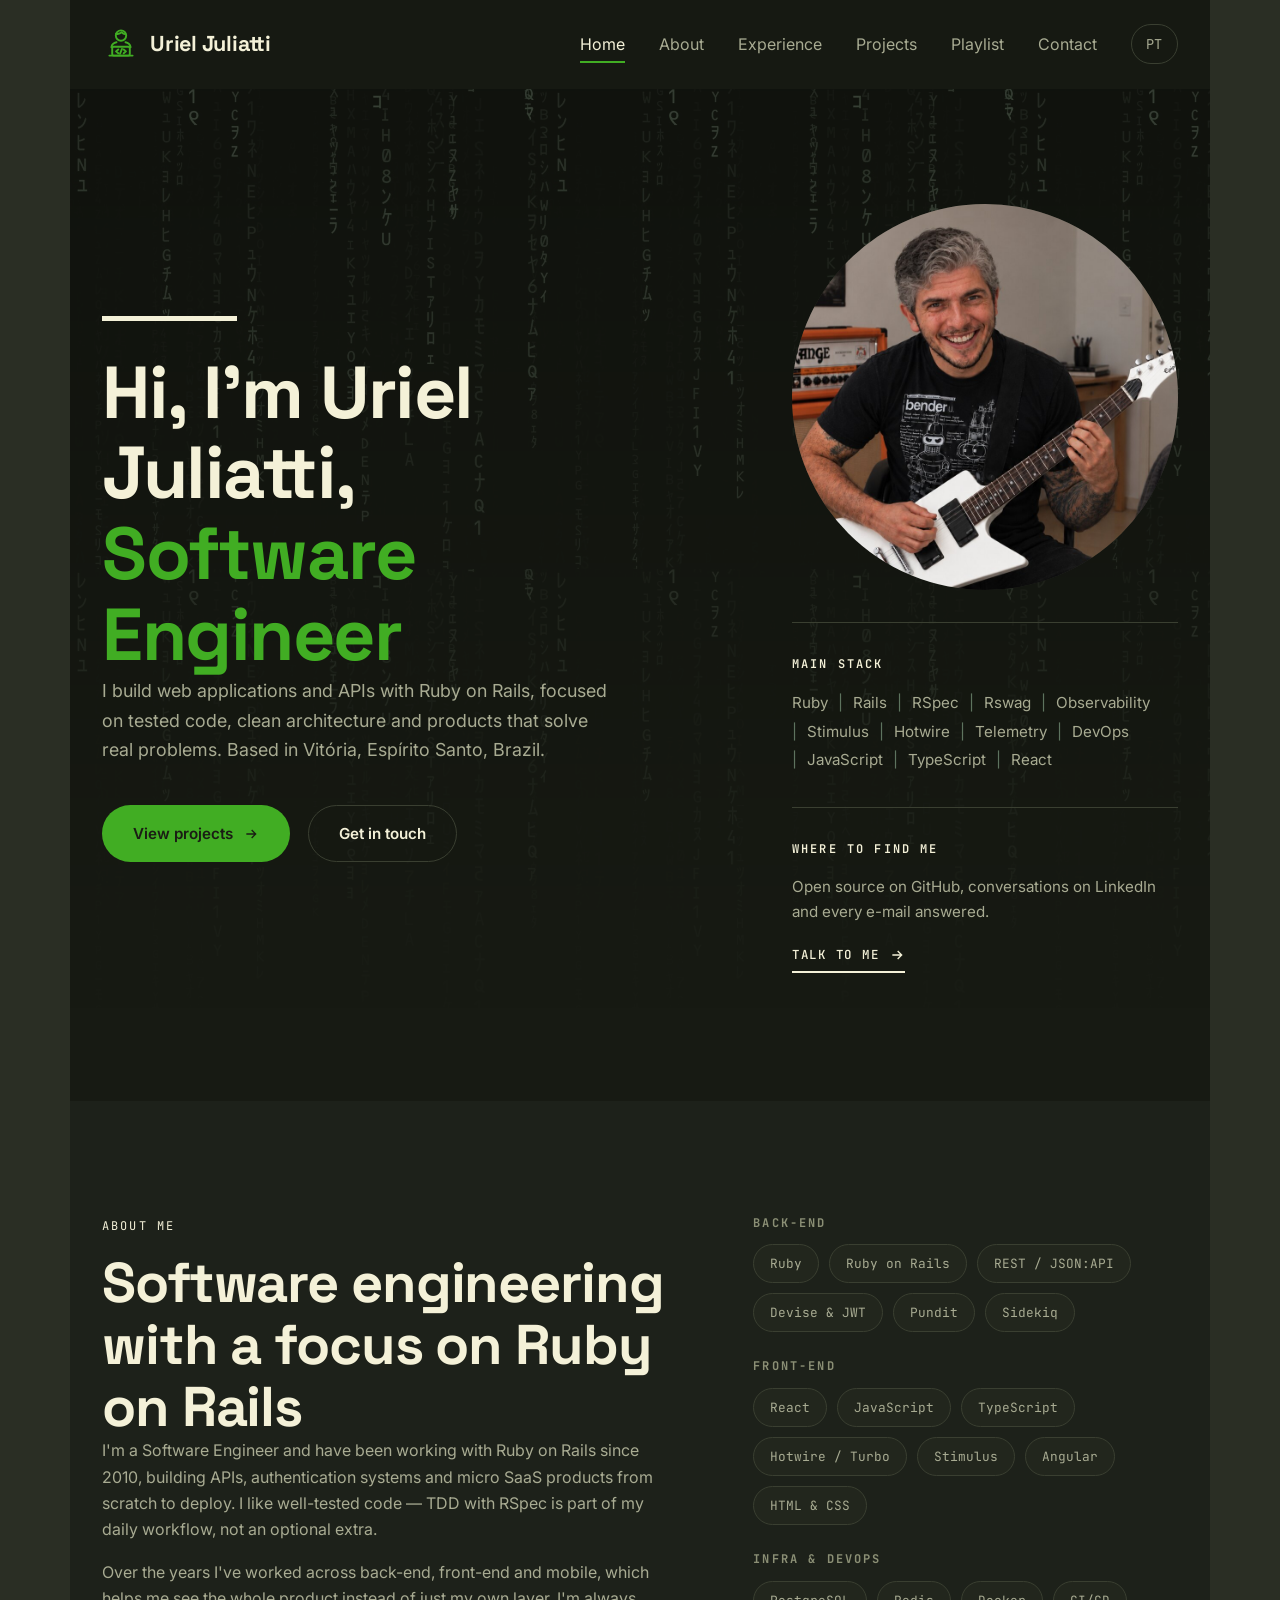
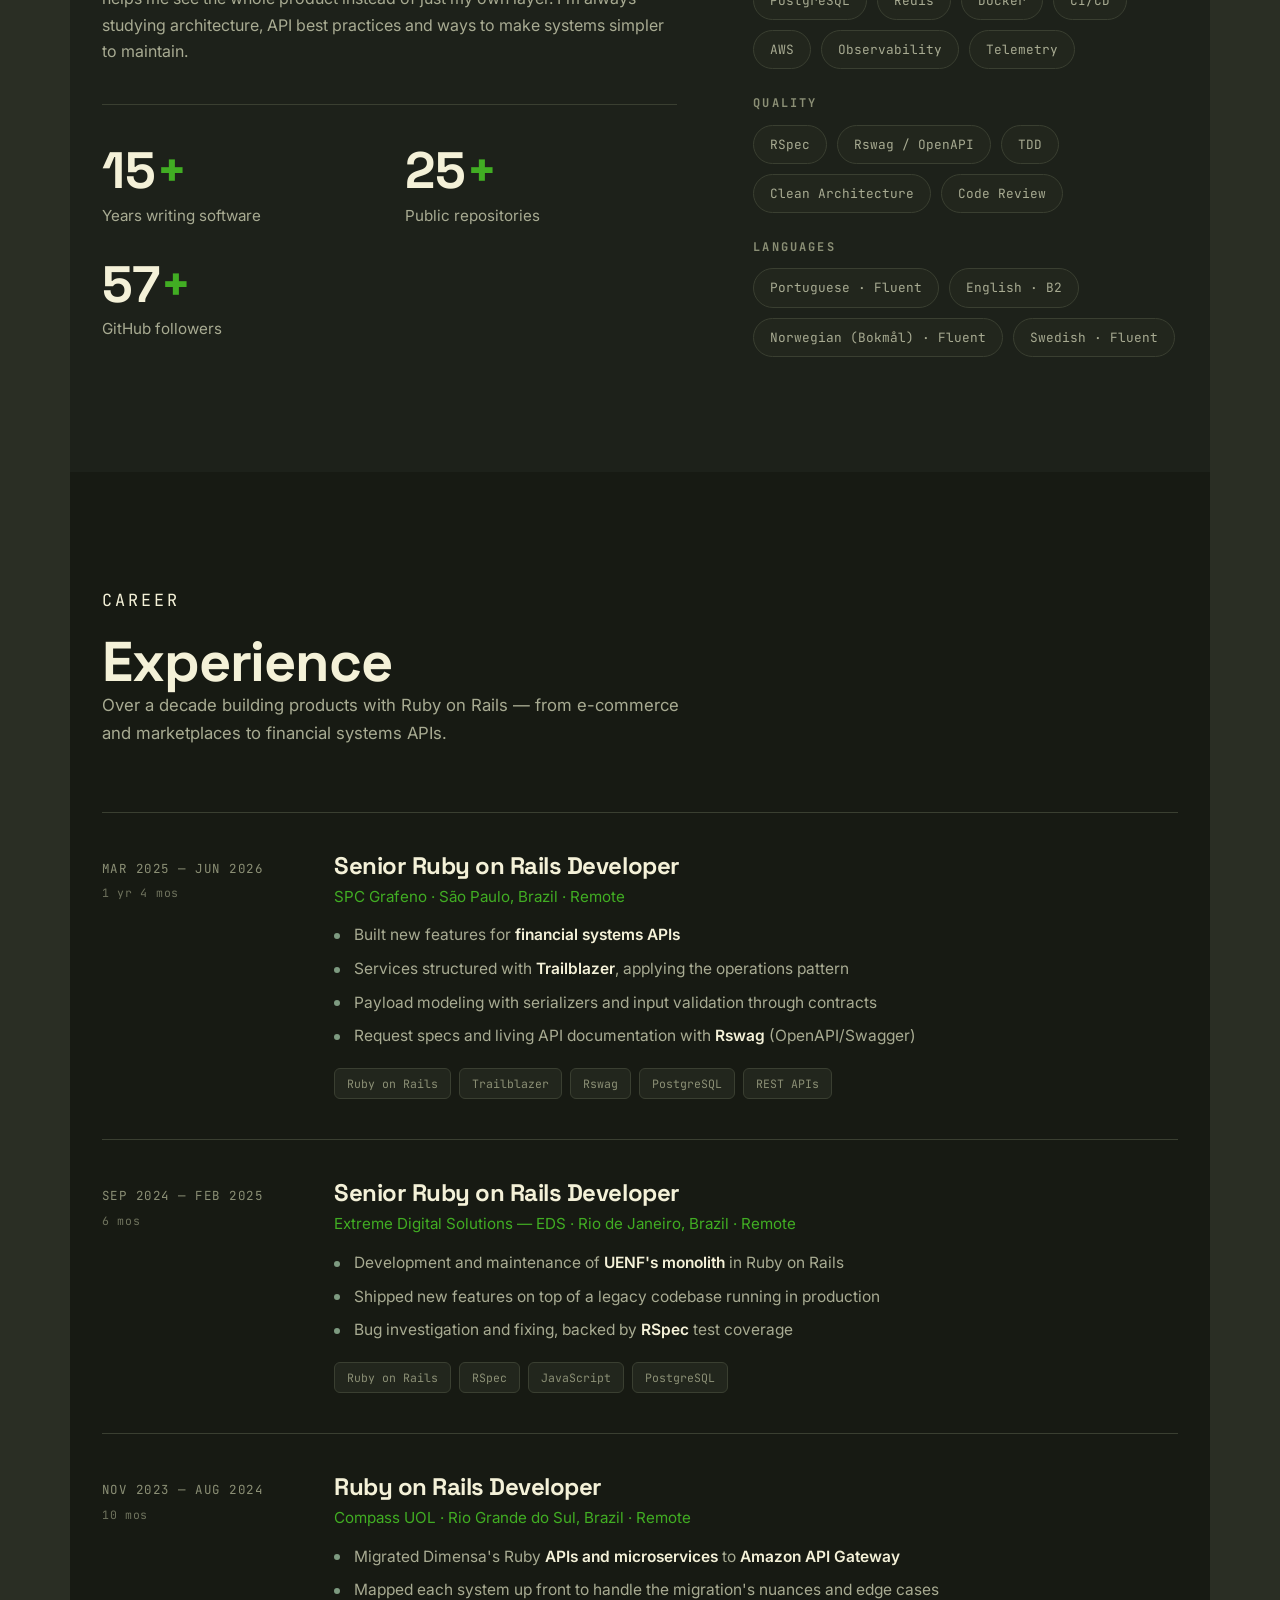
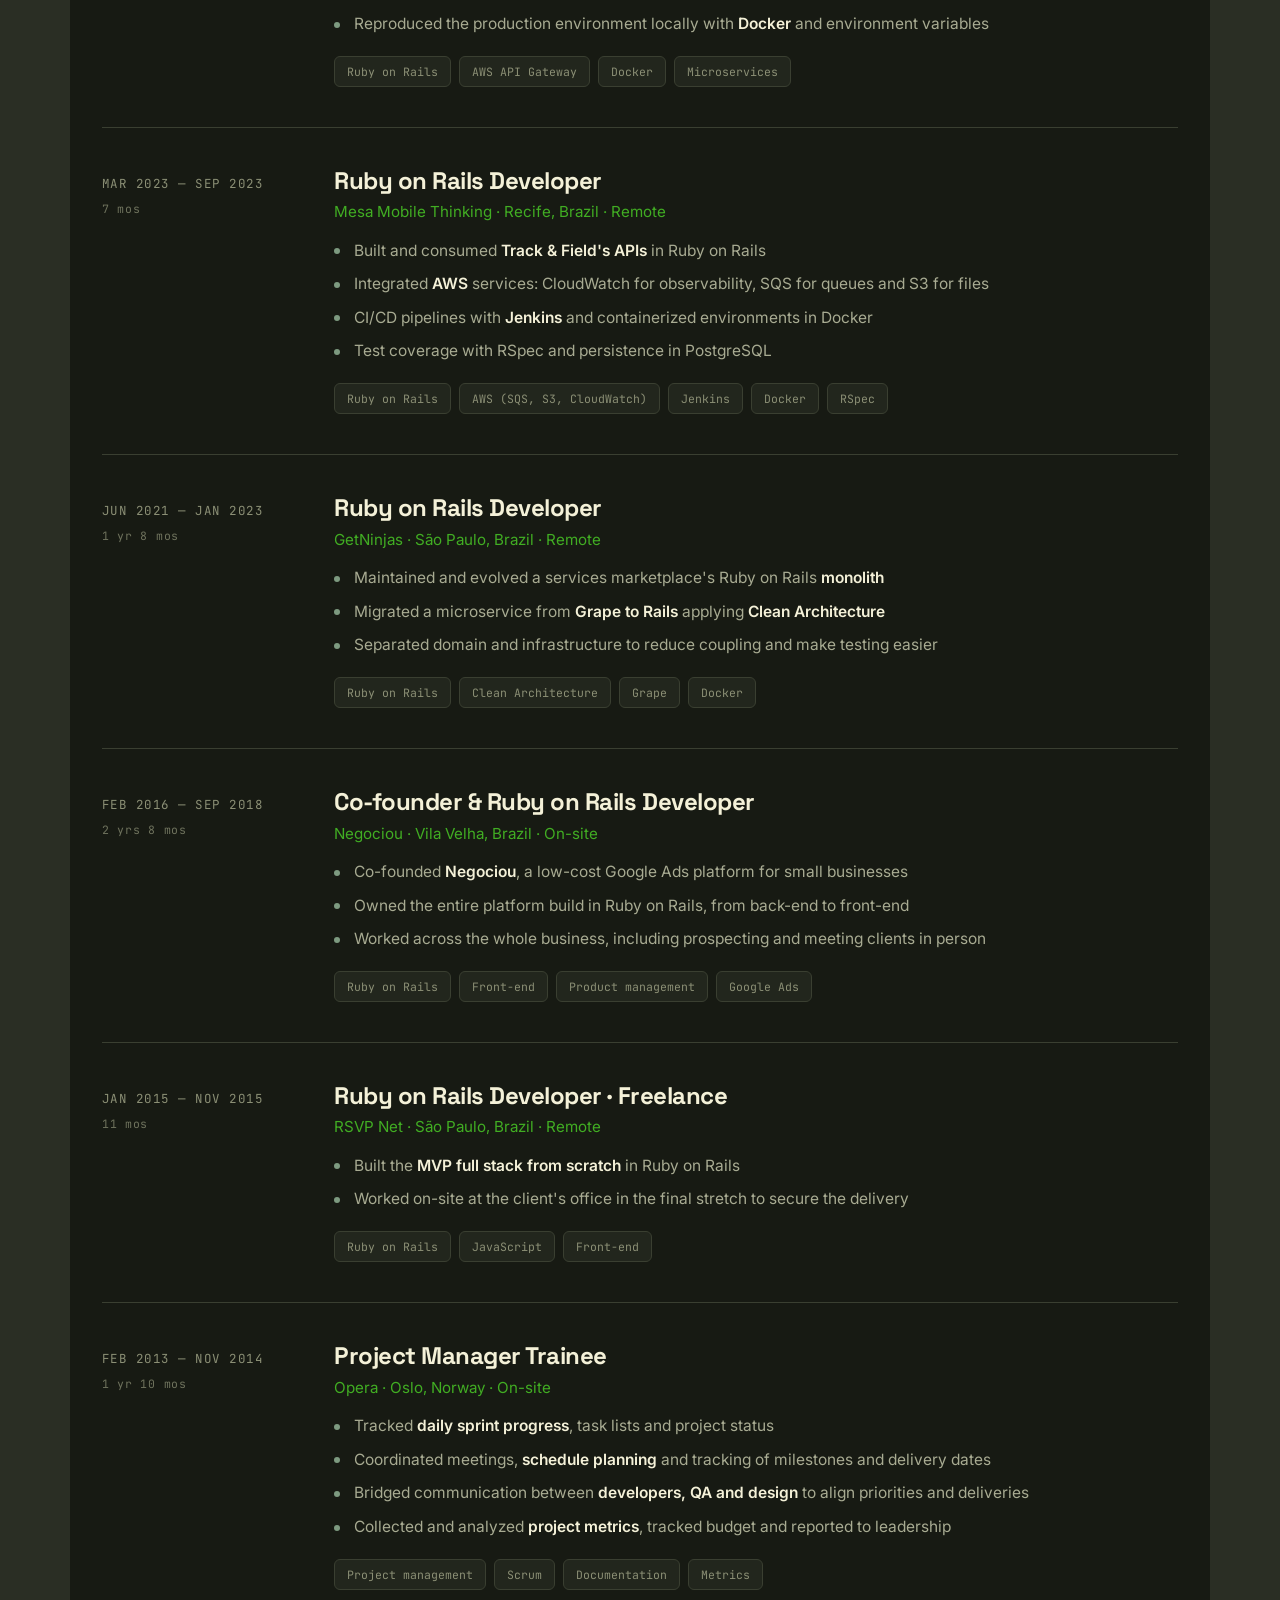
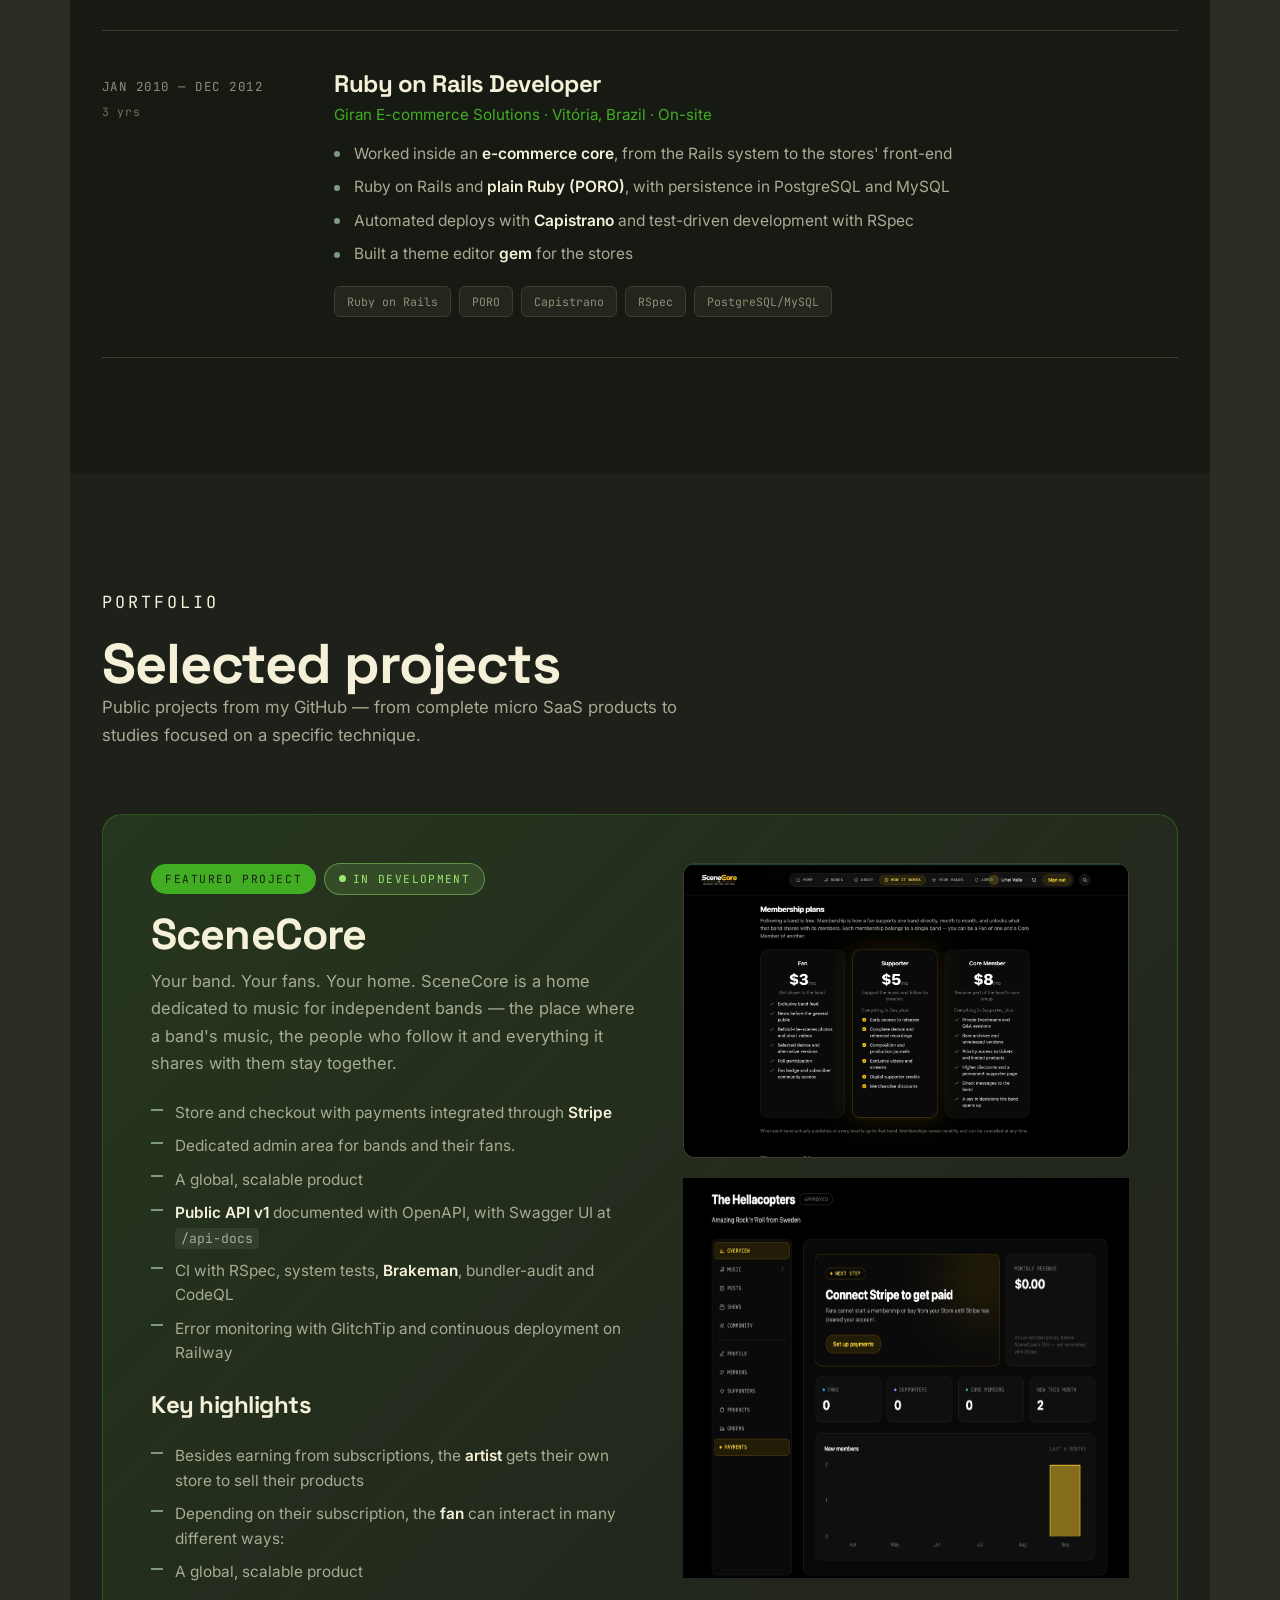
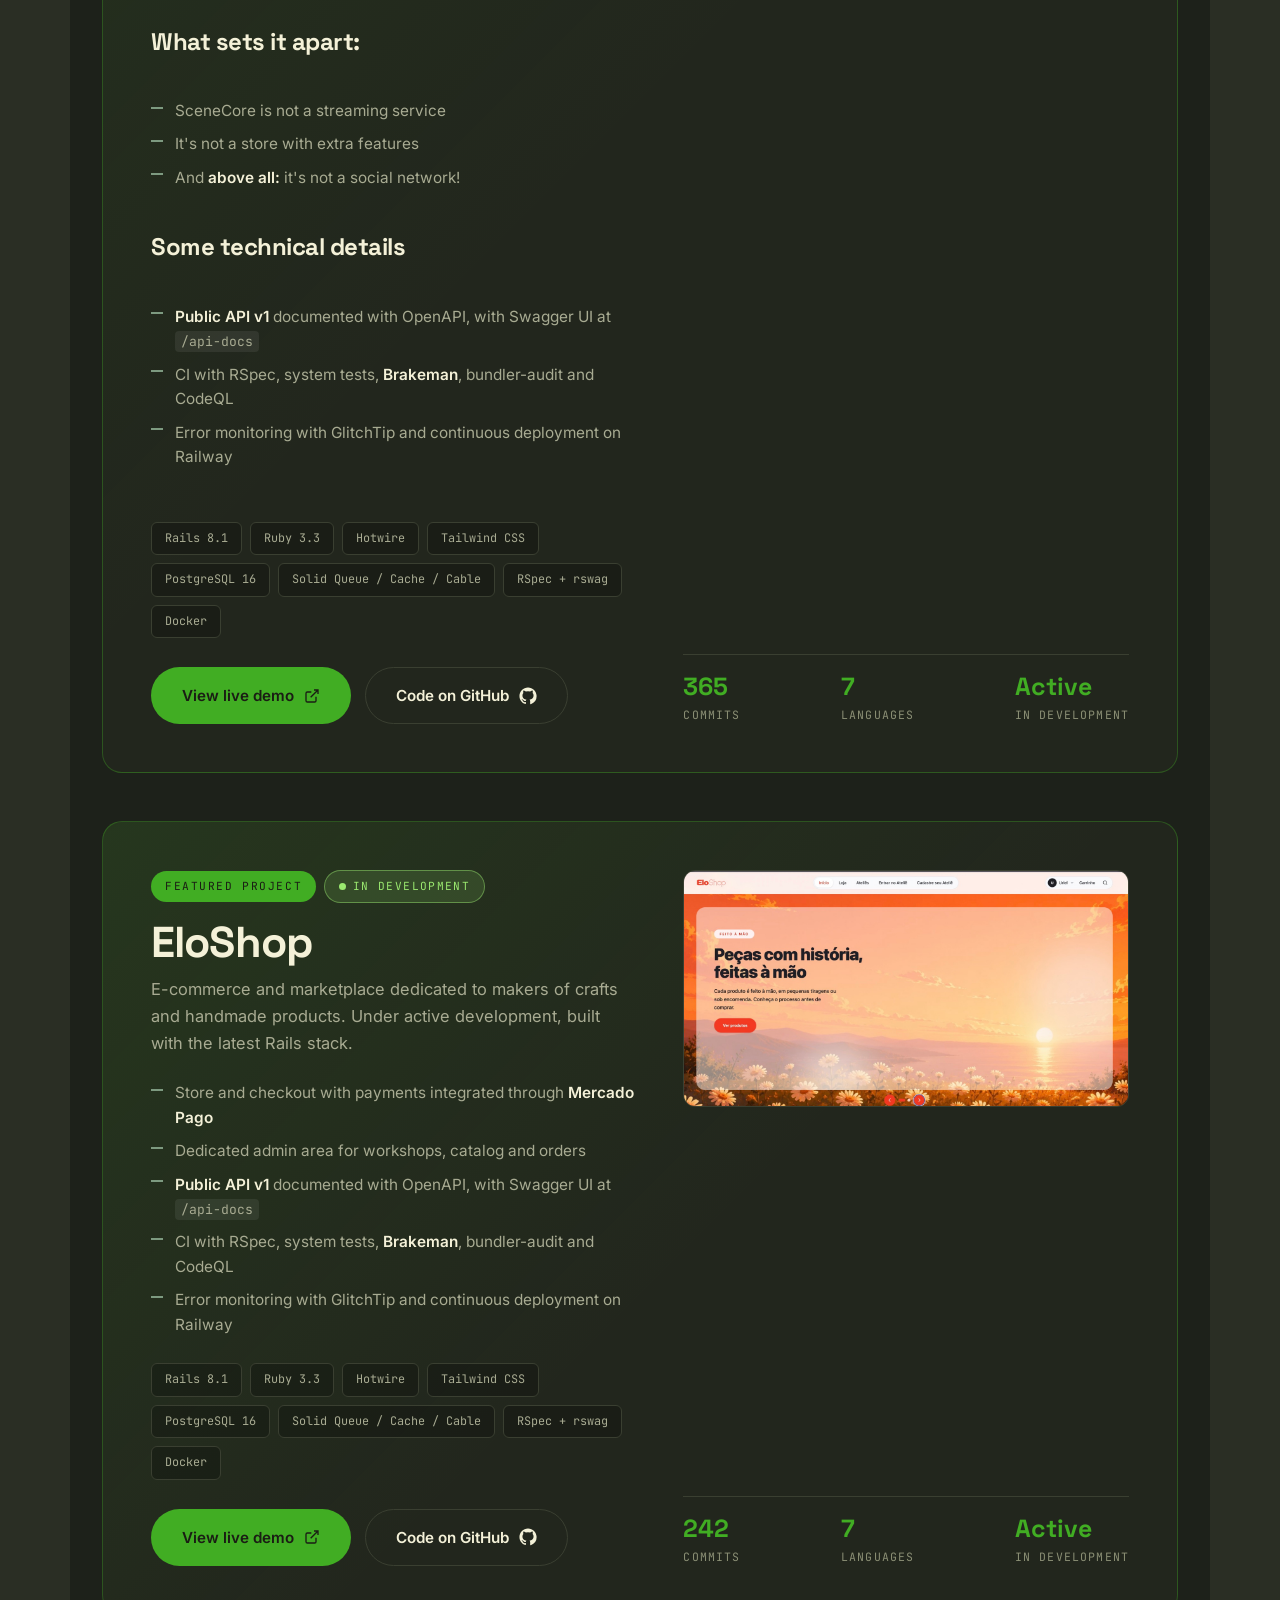
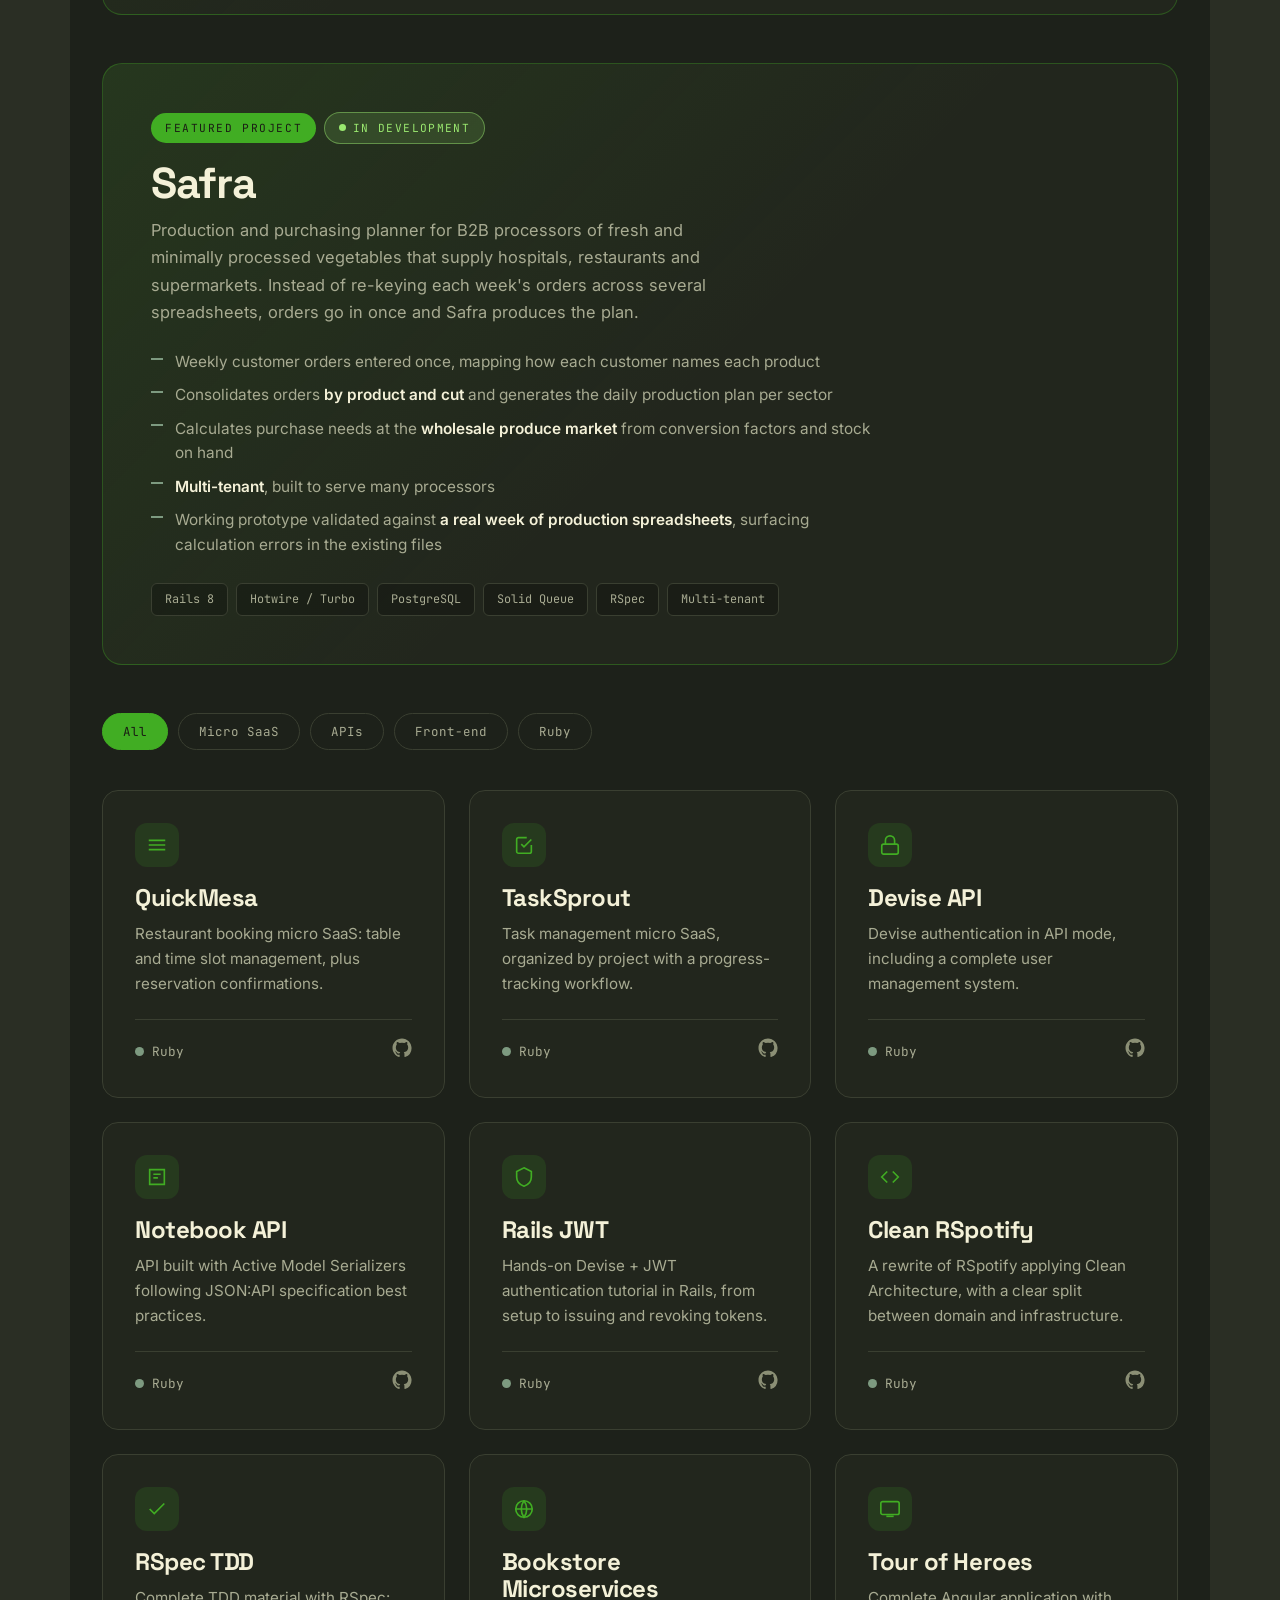
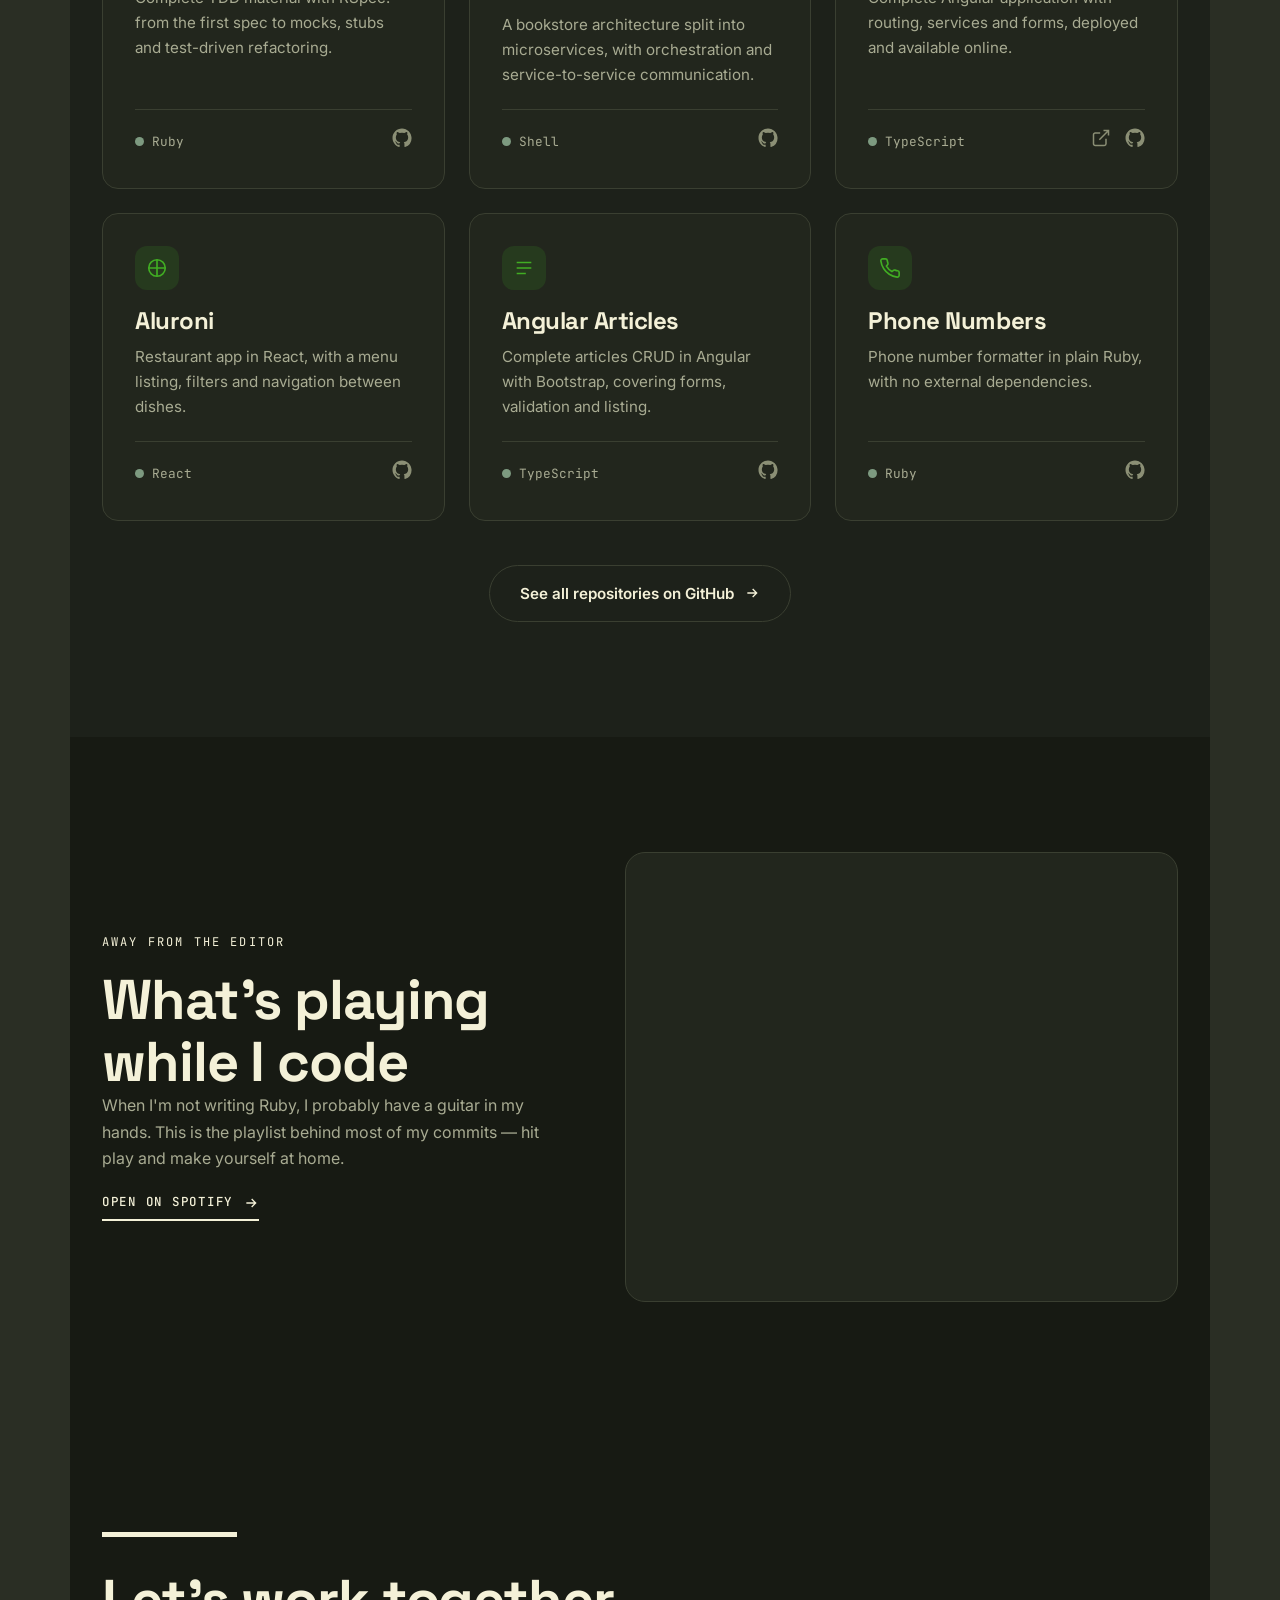
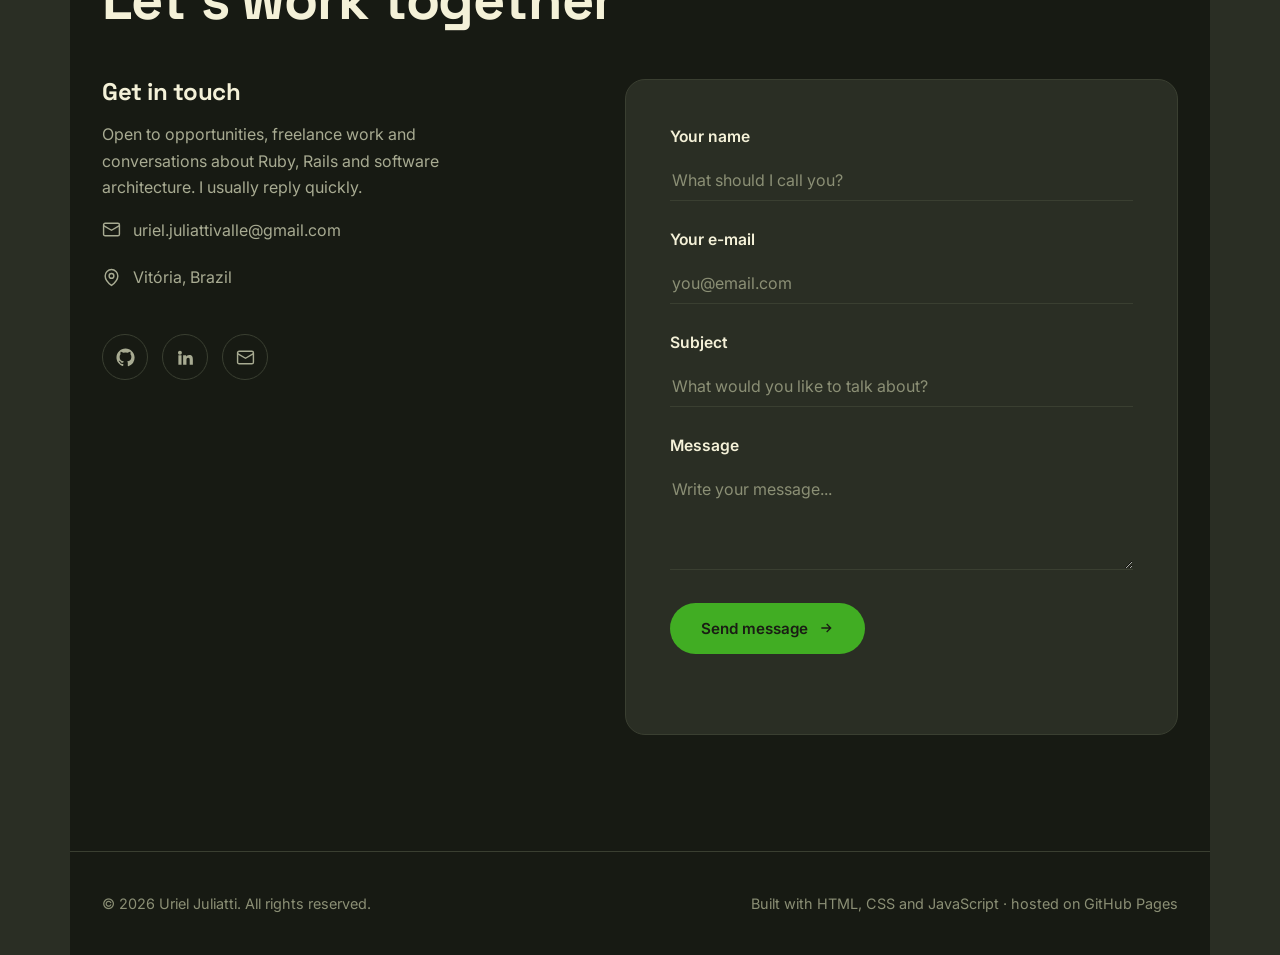
==== commit ce9c087f: "Adiciona idiomas e o projeto Safra Inclui o grupo de idiomas na seção Sobre e o Safra entre os proje" ====
--- a/en/index.html
+++ b/en/index.html
@@ -206,6 +206,15 @@
                 <span class="chip">Code Review</span>
               </div>
             </div>
+            <div class="skill-group">
+              <h3>Languages</h3>
+              <div class="chips">
+                <span class="chip">Portuguese · Fluent</span>
+                <span class="chip">English · B2</span>
+                <span class="chip">Norwegian (Bokmål) · Fluent</span>
+                <span class="chip">Swedish · Fluent</span>
+              </div>
+            </div>
           </div>
         </div>
       </div>
@@ -606,6 +615,38 @@
             </div>
           </aside>
         </article>
+        <article class="featured featured--solo reveal">
+          <div class="featured__body">
+            <div class="featured__badges">
+              <span class="featured__badge">Featured project</span>
+              <span class="featured__status">In development</span>
+            </div>
+            <h3 class="featured__title">Safra</h3>
+            <p class="featured__lead">
+              Production and purchasing planner for B2B processors of fresh and
+              minimally processed vegetables that supply hospitals, restaurants and
+              supermarkets. Instead of re-keying each week's orders across several
+              spreadsheets, orders go in once and Safra produces the plan.
+            </p>
+
+            <ul class="featured__points">
+              <li>Weekly customer orders entered once, mapping how each customer names each product</li>
+              <li>Consolidates orders <strong>by product and cut</strong> and generates the daily production plan per sector</li>
+              <li>Calculates purchase needs at the <strong>wholesale produce market</strong> from conversion factors and stock on hand</li>
+              <li><strong>Multi-tenant</strong>, built to serve many processors</li>
+              <li>Working prototype validated against <strong>a real week of production spreadsheets</strong>, surfacing calculation errors in the existing files</li>
+            </ul>
+
+            <div class="featured__stack">
+              <span class="tag">Rails 8</span>
+              <span class="tag">Hotwire / Turbo</span>
+              <span class="tag">PostgreSQL</span>
+              <span class="tag">Solid Queue</span>
+              <span class="tag">RSpec</span>
+              <span class="tag">Multi-tenant</span>
+            </div>
+          </div>
+        </article>
 
         <div class="filters reveal" id="filters">
           <button class="filter is-active" data-filter="all">All</button>
--- a/assets/css/style.css
+++ b/assets/css/style.css
@@ -528,6 +528,11 @@
   border-radius: 20px;
 }
 
+/* Projeto sem screenshot: uma coluna só */
+.featured--solo { grid-template-columns: minmax(0, 1fr); }
+.featured--solo .featured__points { max-width: 72ch; }
+.featured--solo .featured__stack:last-child { margin-bottom: 0; }
+
 .featured__body {
   display: flex;
   flex-direction: column;
